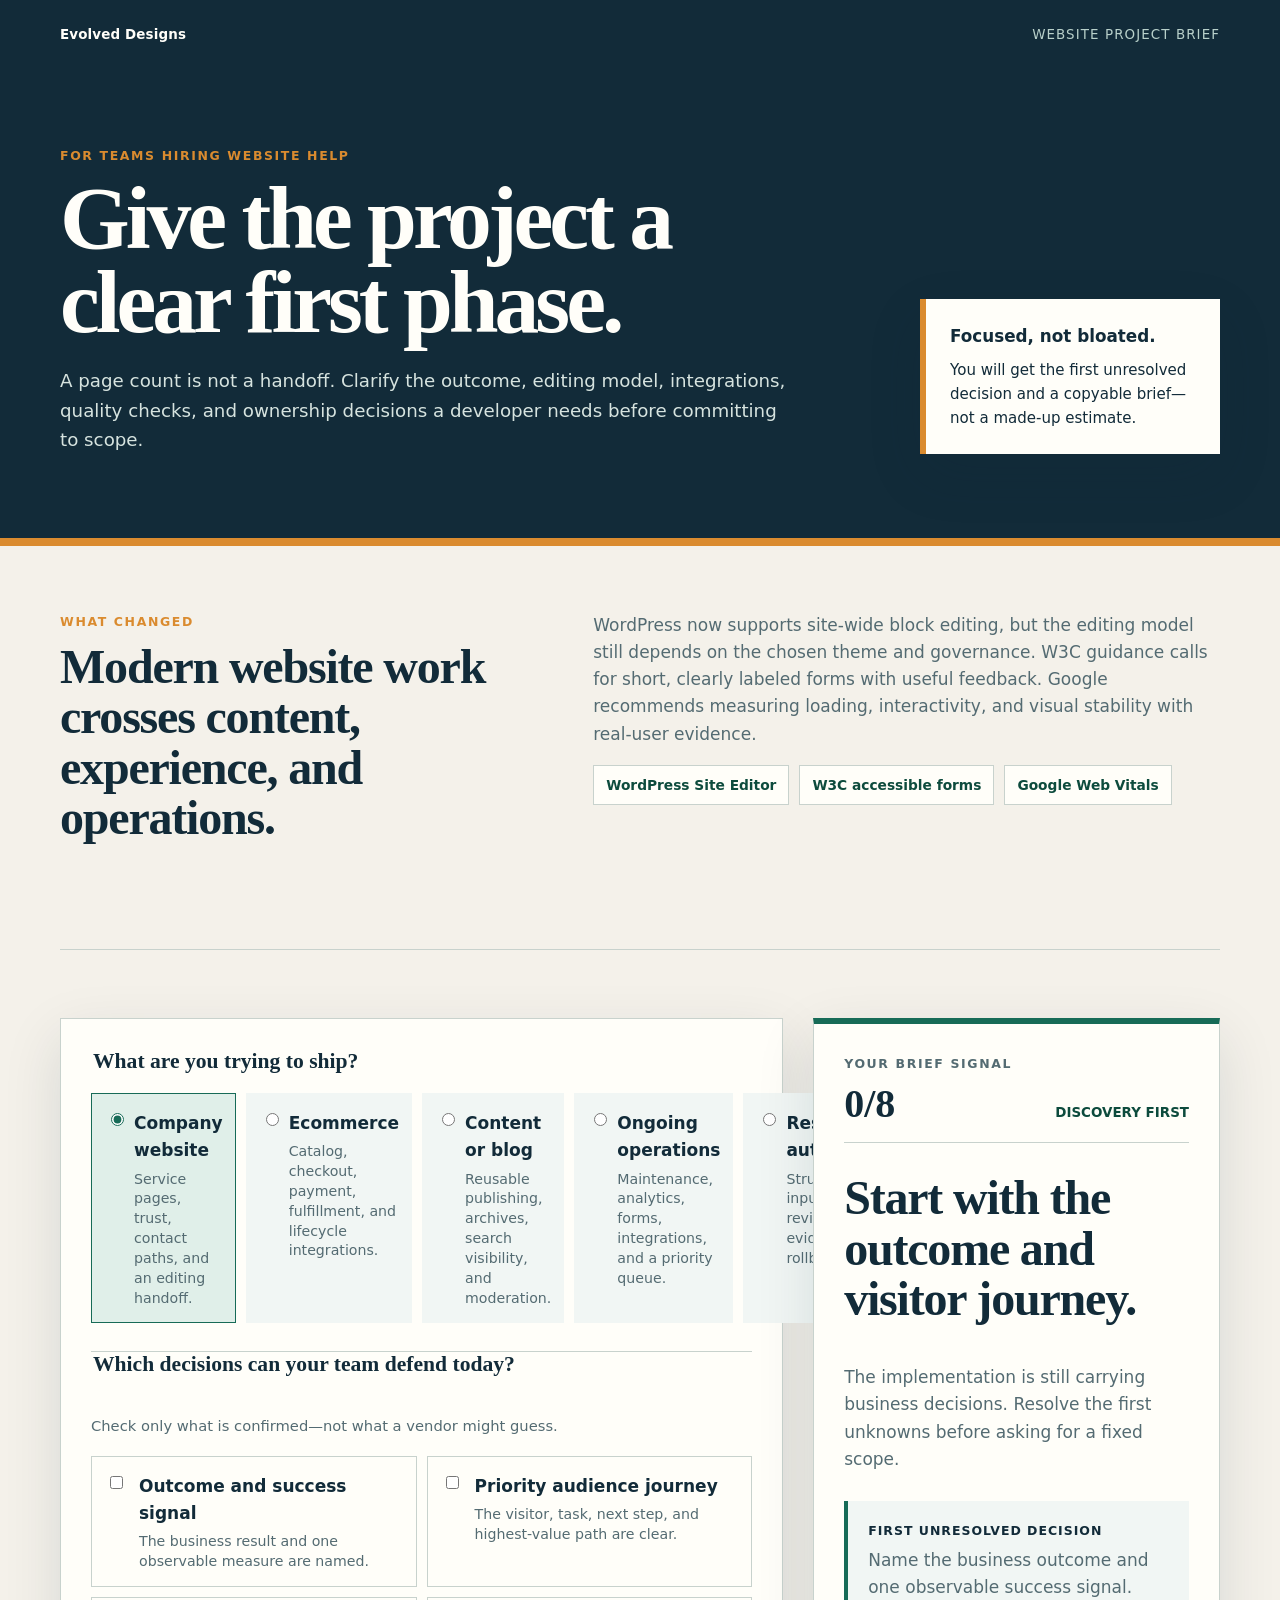
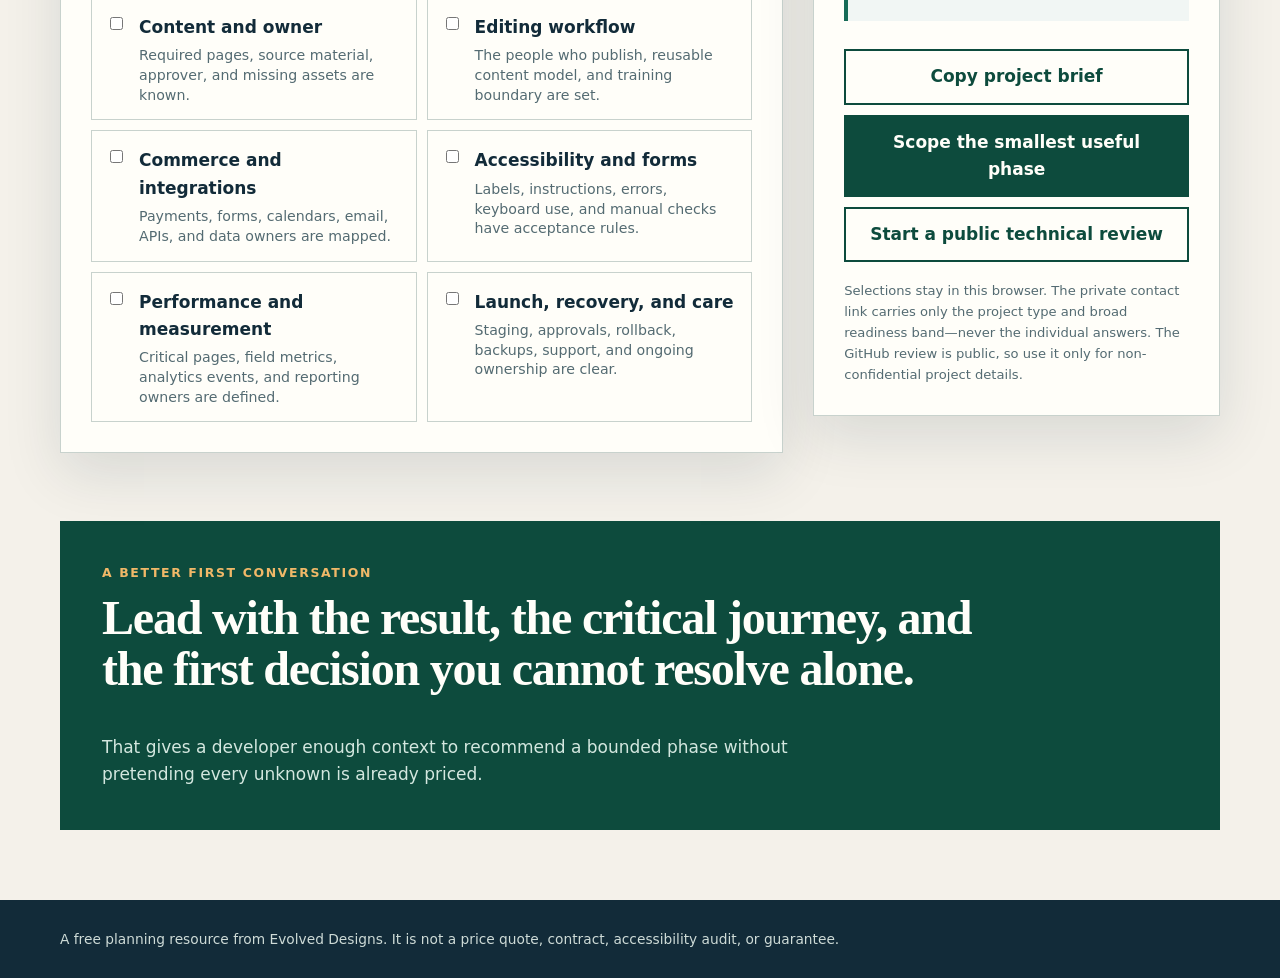
==== index.html @ 72d9e734 "Add public technical review path" ====
<!doctype html>
<html lang="en">
<head>
  <meta charset="utf-8">
  <meta name="viewport" content="width=device-width, initial-scale=1">
  <title>Website Project Brief Builder | Evolved Designs</title>
  <meta name="description" content="Turn a WordPress, ecommerce, content, operations, or automation request into a focused first-phase website brief.">
  <link rel="canonical" href="https://evolved-designs.github.io/website-project-brief-builder/">
  <meta property="og:type" content="website">
  <meta property="og:title" content="Website Project Brief Builder | Evolved Designs">
  <meta property="og:description" content="Name the website decisions a developer needs before a responsible scope and handoff.">
  <meta property="og:url" content="https://evolved-designs.github.io/website-project-brief-builder/">
  <meta name="twitter:card" content="summary">
  <script type="application/ld+json">
    {
      "@context": "https://schema.org",
      "@graph": [
        {
          "@type": "WebApplication",
          "name": "Website Project Brief Builder",
          "description": "A browser-private project brief builder for WordPress, ecommerce, content, website operations, and responsible automation work.",
          "url": "https://evolved-designs.github.io/website-project-brief-builder/",
          "applicationCategory": "BusinessApplication",
          "operatingSystem": "Any",
          "browserRequirements": "Requires JavaScript",
          "isAccessibleForFree": true,
          "creator": {"@type": "Organization", "name": "Evolved Designs", "url": "https://evolveddesigns.net/"}
        },
        {
          "@type": "FAQPage",
          "mainEntity": [
            {
              "@type": "Question",
              "name": "Does this tool produce a website price?",
              "acceptedAnswer": {"@type": "Answer", "text": "No. It identifies the first unresolved project decision so a responsible scope can be prepared."}
            },
            {
              "@type": "Question",
              "name": "Are project selections submitted?",
              "acceptedAnswer": {"@type": "Answer", "text": "No. Selections stay in the browser. The private contact route carries only the project type and broad readiness band. The separate GitHub review is public and must not contain confidential details."}
            }
          ]
        }
      ]
    }
  </script>
  <link rel="stylesheet" href="styles.css">
  <script type="module" src="app.js"></script>
</head>
<body>
  <header class="mast">
    <nav class="shell nav" aria-label="Primary">
      <a class="brand" href="https://evolveddesigns.net/?utm_source=github_pages&amp;utm_medium=owned_tool&amp;utm_campaign=project_brief_builder">Evolved Designs</a>
      <span>Website project brief</span>
    </nav>
    <div class="shell hero">
      <div>
        <p class="eyebrow">For teams hiring website help</p>
        <h1>Give the project a clear first phase.</h1>
        <p class="lede">A page count is not a handoff. Clarify the outcome, editing model, integrations, quality checks, and ownership decisions a developer needs before committing to scope.</p>
      </div>
      <aside class="brief-card" aria-label="Builder boundary">
        <strong>Focused, not bloated.</strong>
        <p>You will get the first unresolved decision and a copyable brief—not a made-up estimate.</p>
      </aside>
    </div>
  </header>

  <main>
    <section class="context shell" aria-labelledby="why-title">
      <div>
        <p class="eyebrow">What changed</p>
        <h2 id="why-title">Modern website work crosses content, experience, and operations.</h2>
      </div>
      <div>
        <p>WordPress now supports site-wide block editing, but the editing model still depends on the chosen theme and governance. W3C guidance calls for short, clearly labeled forms with useful feedback. Google recommends measuring loading, interactivity, and visual stability with real-user evidence.</p>
        <div class="source-row" aria-label="Primary sources">
          <a href="https://wordpress.org/documentation/article/site-editor/">WordPress Site Editor</a>
          <a href="https://www.w3.org/WAI/tutorials/forms/">W3C accessible forms</a>
          <a href="https://web.dev/articles/vitals">Google Web Vitals</a>
        </div>
      </div>
    </section>

    <section class="builder shell" aria-label="Website project brief builder">
      <form class="panel choices" data-builder>
        <fieldset class="project-type">
          <legend>What are you trying to ship?</legend>
          <label><input type="radio" name="project" value="company" checked><span><strong>Company website</strong><small>Service pages, trust, contact paths, and an editing handoff.</small></span></label>
          <label><input type="radio" name="project" value="commerce"><span><strong>Ecommerce</strong><small>Catalog, checkout, payment, fulfillment, and lifecycle integrations.</small></span></label>
          <label><input type="radio" name="project" value="content"><span><strong>Content or blog</strong><small>Reusable publishing, archives, search visibility, and moderation.</small></span></label>
          <label><input type="radio" name="project" value="operations"><span><strong>Ongoing operations</strong><small>Maintenance, analytics, forms, integrations, and a priority queue.</small></span></label>
          <label><input type="radio" name="project" value="automation"><span><strong>Responsible automation</strong><small>Structured inputs, staging, review gates, evidence, and rollback.</small></span></label>
        </fieldset>

        <fieldset class="decision-list">
          <legend>Which decisions can your team defend today?</legend>
          <p class="hint">Check only what is confirmed—not what a vendor might guess.</p>
          <label><input type="checkbox" value="outcome"><span><strong>Outcome and success signal</strong><small>The business result and one observable measure are named.</small></span></label>
          <label><input type="checkbox" value="journey"><span><strong>Priority audience journey</strong><small>The visitor, task, next step, and highest-value path are clear.</small></span></label>
          <label><input type="checkbox" value="content"><span><strong>Content and owner</strong><small>Required pages, source material, approver, and missing assets are known.</small></span></label>
          <label><input type="checkbox" value="editing"><span><strong>Editing workflow</strong><small>The people who publish, reusable content model, and training boundary are set.</small></span></label>
          <label><input type="checkbox" value="integrations"><span><strong>Commerce and integrations</strong><small>Payments, forms, calendars, email, APIs, and data owners are mapped.</small></span></label>
          <label><input type="checkbox" value="quality"><span><strong>Accessibility and forms</strong><small>Labels, instructions, errors, keyboard use, and manual checks have acceptance rules.</small></span></label>
          <label><input type="checkbox" value="measurement"><span><strong>Performance and measurement</strong><small>Critical pages, field metrics, analytics events, and reporting owners are defined.</small></span></label>
          <label><input type="checkbox" value="care"><span><strong>Launch, recovery, and care</strong><small>Staging, approvals, rollback, backups, support, and ongoing ownership are clear.</small></span></label>
        </fieldset>
      </form>

      <aside class="panel output" aria-live="polite">
        <p class="eyebrow">Your brief signal</p>
        <div class="score"><strong data-score>0/8</strong><span data-band>Discovery first</span></div>
        <h2 data-phase>Start with the outcome and visitor journey.</h2>
        <p data-summary>The implementation is still carrying business decisions. Resolve the first unknowns before asking for a fixed scope.</p>
        <div class="next-block">
          <h3>First unresolved decision</h3>
          <p data-gap>Name the business outcome and one observable success signal.</p>
        </div>
        <div class="actions">
          <button class="button secondary" type="button" data-copy>Copy project brief</button>
          <a class="button" data-contact href="https://evolveddesigns.net/contact-us/?utm_source=github_pages&amp;utm_medium=owned_tool&amp;utm_campaign=project_brief_builder&amp;utm_content=company_discovery">Scope the smallest useful phase</a>
          <a class="button secondary" href="https://github.com/Evolved-Designs/Evolved-Designs/issues/new?template=project-review.yml">Start a public technical review</a>
        </div>
        <p class="privacy">Selections stay in this browser. The private contact link carries only the project type and broad readiness band—never the individual answers. The GitHub review is public, so use it only for non-confidential project details.</p>
      </aside>
    </section>

    <section class="handoff shell" aria-labelledby="handoff-title">
      <p class="eyebrow">A better first conversation</p>
      <h2 id="handoff-title">Lead with the result, the critical journey, and the first decision you cannot resolve alone.</h2>
      <p>That gives a developer enough context to recommend a bounded phase without pretending every unknown is already priced.</p>
    </section>
  </main>

  <footer><div class="shell">A free planning resource from Evolved Designs. It is not a price quote, contract, accessibility audit, or guarantee.</div></footer>
</body>
</html>
---- styles.css ----
:root {
  --ink: #122b39;
  --paper: #f4f1ea;
  --white: #fffef9;
  --green: #176b57;
  --green-dark: #0d4b3d;
  --gold: #da8b2f;
  --line: #c8d2cd;
  --muted: #546b72;
  --shadow: 0 20px 55px rgba(18, 43, 57, .12);
}

* { box-sizing: border-box; }
html { color-scheme: light; }
body { margin: 0; color: var(--ink); background: var(--paper); font: 17px/1.6 ui-sans-serif, system-ui, -apple-system, BlinkMacSystemFont, "Segoe UI", sans-serif; }
a { color: var(--green-dark); text-underline-offset: .18em; }
button, input { font: inherit; }
.shell { width: min(1160px, calc(100% - 40px)); margin-inline: auto; }
.mast { color: var(--white); background: var(--ink); border-bottom: 8px solid var(--gold); }
.nav { min-height: 70px; display: flex; align-items: center; justify-content: space-between; gap: 24px; color: #b8d0ca; font-size: .84rem; letter-spacing: .08em; text-transform: uppercase; }
.brand { color: var(--white); font-weight: 800; letter-spacing: .01em; text-decoration: none; text-transform: none; }
.hero { display: grid; grid-template-columns: minmax(0, 1fr) 300px; gap: 70px; align-items: end; padding-block: 76px 84px; }
.eyebrow { margin: 0 0 10px; color: var(--gold); font-size: .78rem; font-weight: 800; letter-spacing: .13em; text-transform: uppercase; }
h1, h2, h3, p { margin-top: 0; }
h1 { max-width: 800px; margin-bottom: 22px; font: 800 clamp(2.9rem, 7vw, 5.8rem)/.94 Georgia, "Times New Roman", serif; letter-spacing: -.045em; }
h2 { font: 800 clamp(1.8rem, 4vw, 3rem)/1.05 Georgia, "Times New Roman", serif; letter-spacing: -.025em; }
.lede { max-width: 740px; margin-bottom: 0; color: #d6e3df; font-size: 1.14rem; }
.brief-card { padding: 24px; color: var(--ink); background: var(--white); border-left: 6px solid var(--gold); box-shadow: var(--shadow); }
.brief-card strong { display: block; margin-bottom: 8px; font-size: 1.05rem; }
.brief-card p { margin: 0; font-size: .94rem; }
.context { display: grid; grid-template-columns: .85fr 1.15fr; gap: 48px 70px; padding-block: 66px; border-bottom: 1px solid var(--line); }
.context > div:last-child > p { color: var(--muted); }
.source-row { display: flex; flex-wrap: wrap; gap: 10px; }
.source-row a { padding: 8px 12px; background: var(--white); border: 1px solid var(--line); font-size: .86rem; font-weight: 700; text-decoration: none; }
.builder { display: grid; grid-template-columns: minmax(0, 1.28fr) minmax(320px, .72fr); gap: 30px; align-items: start; padding-block: 68px; }
.panel { background: var(--white); border: 1px solid var(--line); box-shadow: var(--shadow); }
.choices { padding: 30px; }
fieldset { min-width: 0; margin: 0; padding: 0; border: 0; }
legend { width: 100%; margin-bottom: 18px; font: 800 1.35rem/1.2 Georgia, "Times New Roman", serif; }
.project-type { display: grid; grid-template-columns: repeat(5, 1fr); gap: 10px; padding-bottom: 28px; border-bottom: 1px solid var(--line); }
.project-type legend { grid-column: 1 / -1; }
.project-type label, .decision-list label { position: relative; display: flex; cursor: pointer; }
.project-type input, .decision-list input { position: absolute; inset: 17px auto auto 15px; accent-color: var(--green); }
.project-type span { width: 100%; min-height: 170px; padding: 16px 12px 14px 42px; background: #f1f6f4; border: 1px solid transparent; }
.project-type input:checked + span { background: #e0efe9; border-color: var(--green); }
label strong, label small { display: block; }
label small { margin-top: 5px; color: var(--muted); line-height: 1.4; }
.decision-list { display: grid; grid-template-columns: repeat(2, 1fr); gap: 10px; padding-top: 28px; }
.decision-list legend, .decision-list .hint { grid-column: 1 / -1; }
.hint { margin: -10px 0 8px; color: var(--muted); font-size: .92rem; }
.decision-list span { width: 100%; min-height: 116px; padding: 16px 14px 14px 47px; border: 1px solid var(--line); }
.decision-list input:checked + span { background: #e8f3ef; border-color: var(--green); }
input:focus-visible + span, .button:focus-visible { outline: 3px solid var(--gold); outline-offset: 3px; }
.output { position: sticky; top: 20px; padding: 30px; border-top: 6px solid var(--green); }
.score { display: flex; align-items: baseline; justify-content: space-between; gap: 18px; margin-bottom: 30px; padding-bottom: 18px; border-bottom: 1px solid var(--line); }
.score strong { font: 800 2.5rem/1 Georgia, "Times New Roman", serif; }
.score span { color: var(--green-dark); font-size: .84rem; font-weight: 800; text-transform: uppercase; }
.output > p, .next-block p { color: var(--muted); }
.next-block { margin-block: 28px; padding: 20px; background: #f1f6f4; border-left: 4px solid var(--green); }
.next-block h3 { margin-bottom: 6px; font-size: .78rem; letter-spacing: .08em; text-transform: uppercase; }
.next-block p { margin: 0; }
.actions { display: grid; gap: 10px; }
.button { display: inline-flex; min-height: 50px; align-items: center; justify-content: center; padding: 12px 16px; color: var(--white); background: var(--green-dark); border: 2px solid var(--green-dark); font-weight: 800; text-align: center; text-decoration: none; cursor: pointer; }
.button.secondary { color: var(--green-dark); background: var(--white); }
.privacy { margin: 18px 0 0; font-size: .82rem; }
.handoff { margin-bottom: 70px; padding: 42px; color: var(--white); background: var(--green-dark); }
.handoff .eyebrow { color: #f0b868; }
.handoff h2 { max-width: 900px; }
.handoff p:last-child { max-width: 780px; margin-bottom: 0; color: #d3e7df; }
footer { padding-block: 28px; color: #cedbd7; background: var(--ink); font-size: .86rem; }

@media (max-width: 980px) {
  .project-type { grid-template-columns: repeat(2, 1fr); }
  .project-type legend { grid-column: 1 / -1; }
}
@media (max-width: 850px) {
  .hero, .context, .builder { grid-template-columns: 1fr; }
  .hero { gap: 38px; }
  .brief-card { max-width: 560px; }
  .output { position: static; }
}
@media (max-width: 620px) {
  .shell { width: min(100% - 26px, 1160px); }
  .nav { align-items: flex-start; flex-direction: column; justify-content: center; gap: 2px; }
  .hero { padding-block: 54px 64px; }
  h1 { font-size: clamp(2.55rem, 15vw, 4.2rem); }
  .project-type, .decision-list { grid-template-columns: 1fr; }
  .project-type legend, .decision-list legend, .decision-list .hint { grid-column: auto; }
  .project-type span { min-height: 0; }
  .choices, .output { padding: 22px; }
  .handoff { padding: 28px 22px; }
}
@media (prefers-reduced-motion: reduce) {
  *, *::before, *::after { scroll-behavior: auto !important; }
}
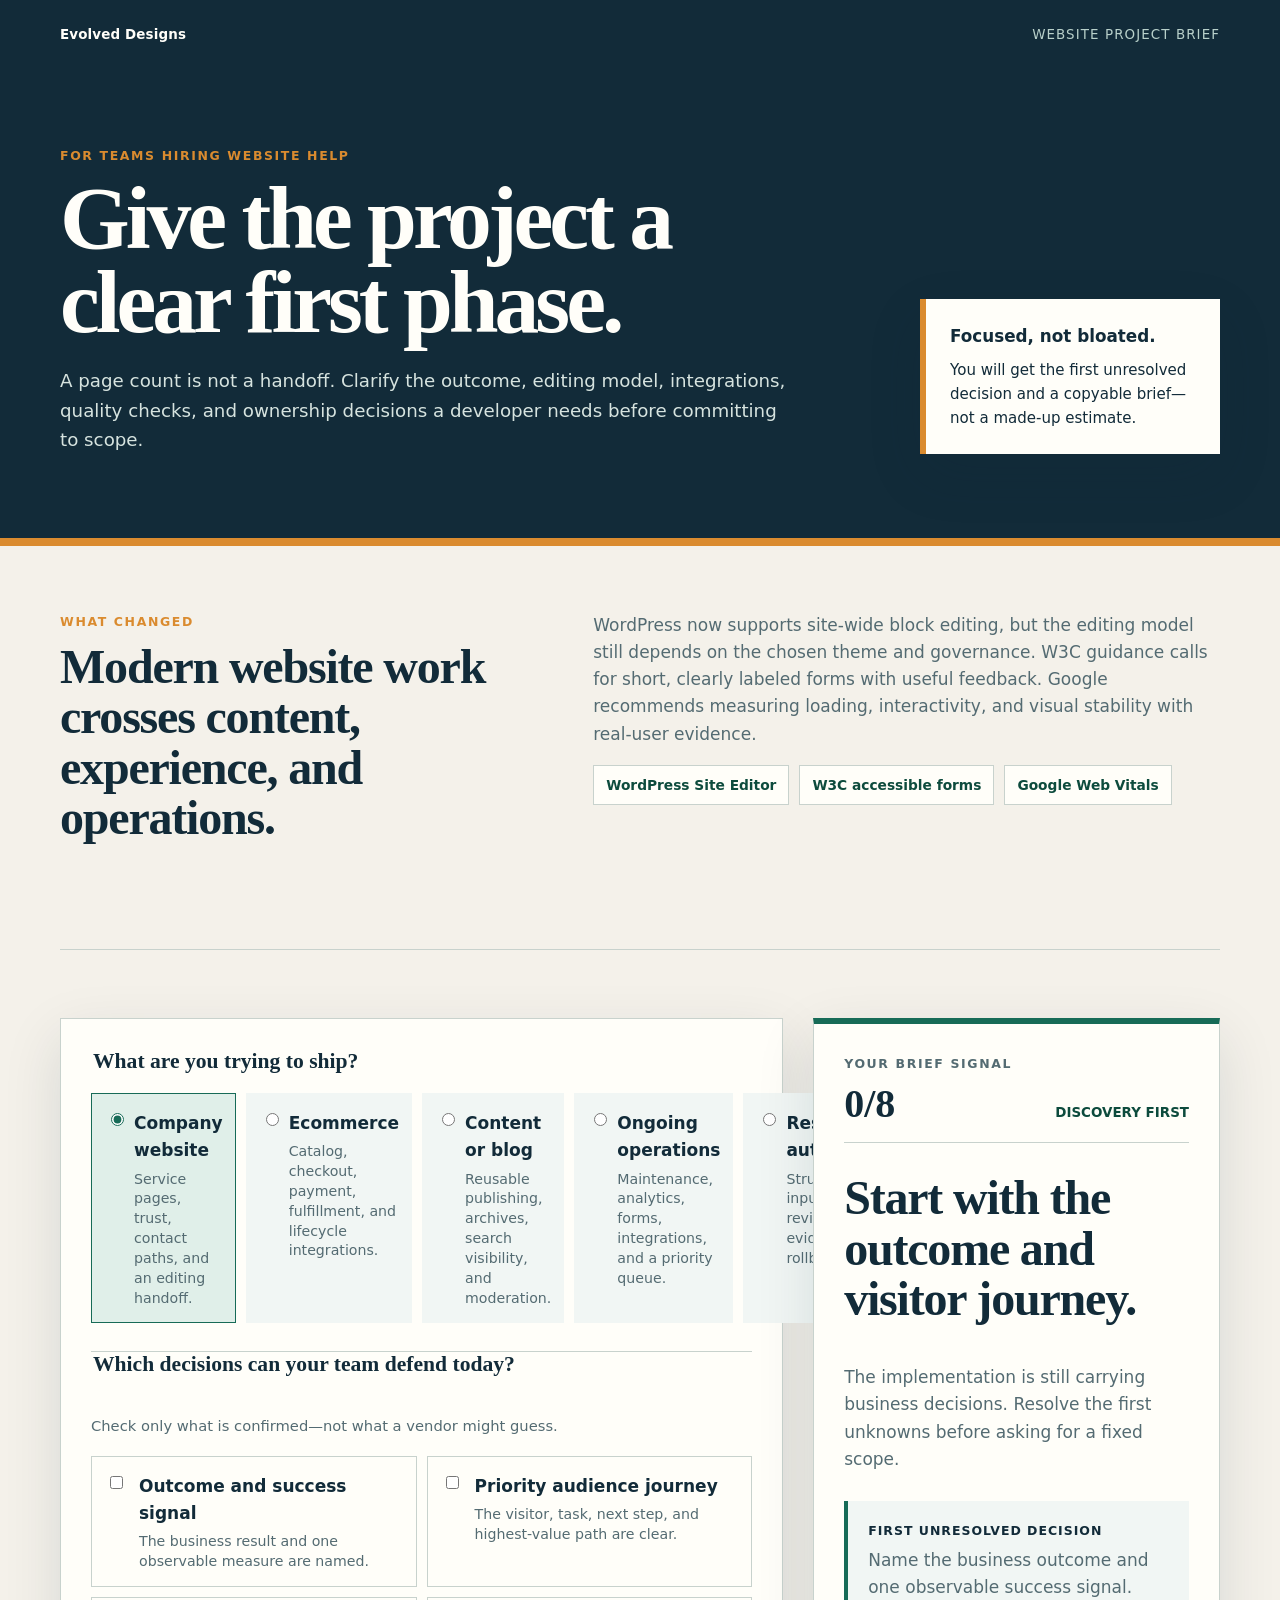
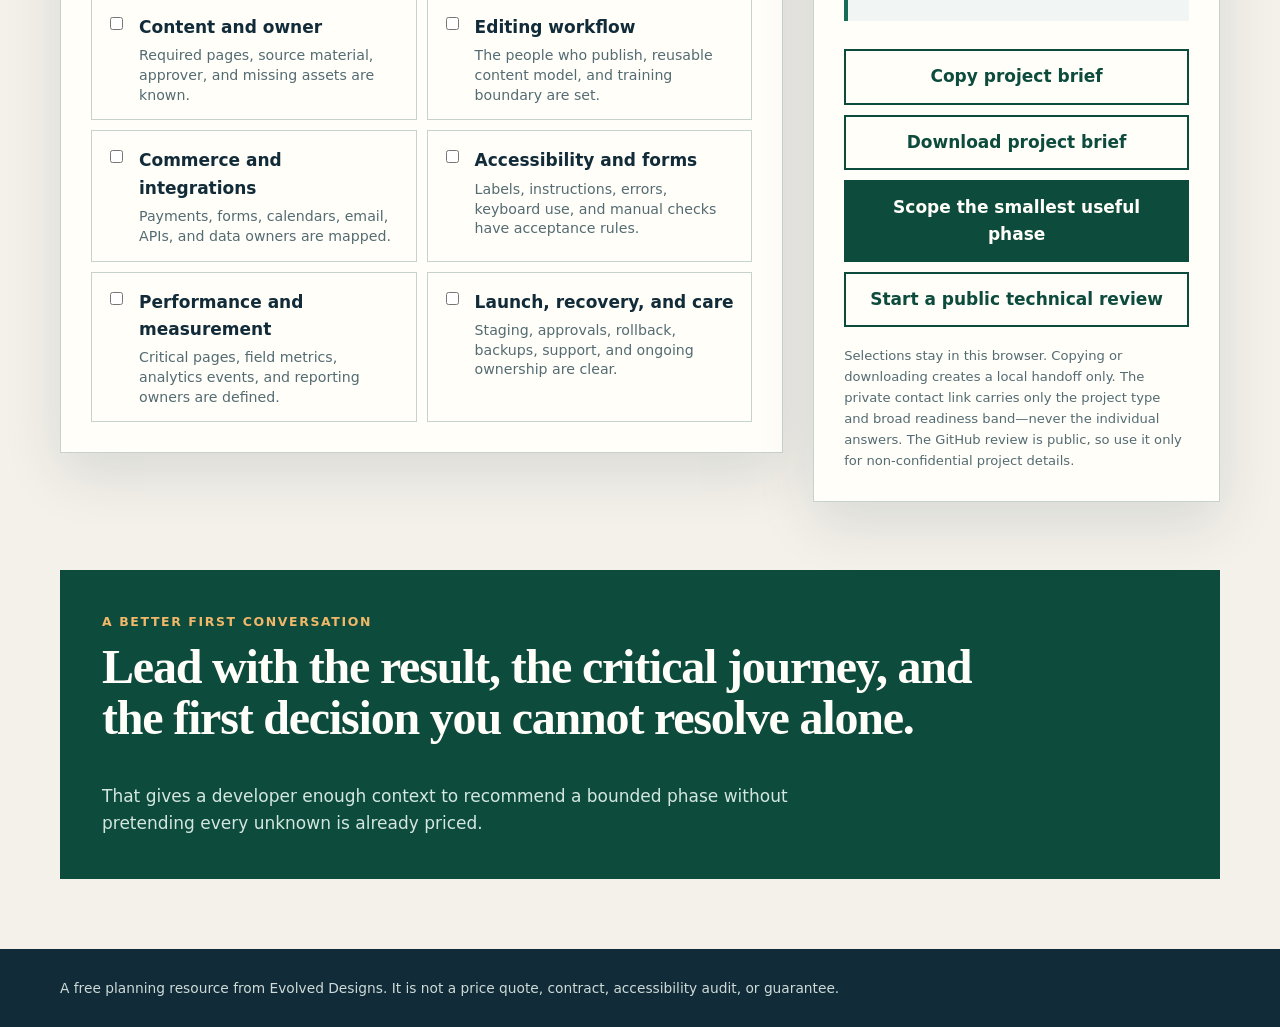
==== commit b9dfcc54: "Add downloadable project brief handoff" ====
--- a/index.html
+++ b/index.html
@@ -118,10 +118,11 @@
         </div>
         <div class="actions">
           <button class="button secondary" type="button" data-copy>Copy project brief</button>
+          <button class="button secondary" type="button" data-download>Download project brief</button>
           <a class="button" data-contact href="https://evolveddesigns.net/contact-us/?utm_source=github_pages&amp;utm_medium=owned_tool&amp;utm_campaign=project_brief_builder&amp;utm_content=company_discovery">Scope the smallest useful phase</a>
           <a class="button secondary" href="https://github.com/Evolved-Designs/Evolved-Designs/issues/new?template=project-review.yml">Start a public technical review</a>
         </div>
-        <p class="privacy">Selections stay in this browser. The private contact link carries only the project type and broad readiness band—never the individual answers. The GitHub review is public, so use it only for non-confidential project details.</p>
+        <p class="privacy">Selections stay in this browser. Copying or downloading creates a local handoff only. The private contact link carries only the project type and broad readiness band—never the individual answers. The GitHub review is public, so use it only for non-confidential project details.</p>
       </aside>
     </section>
 
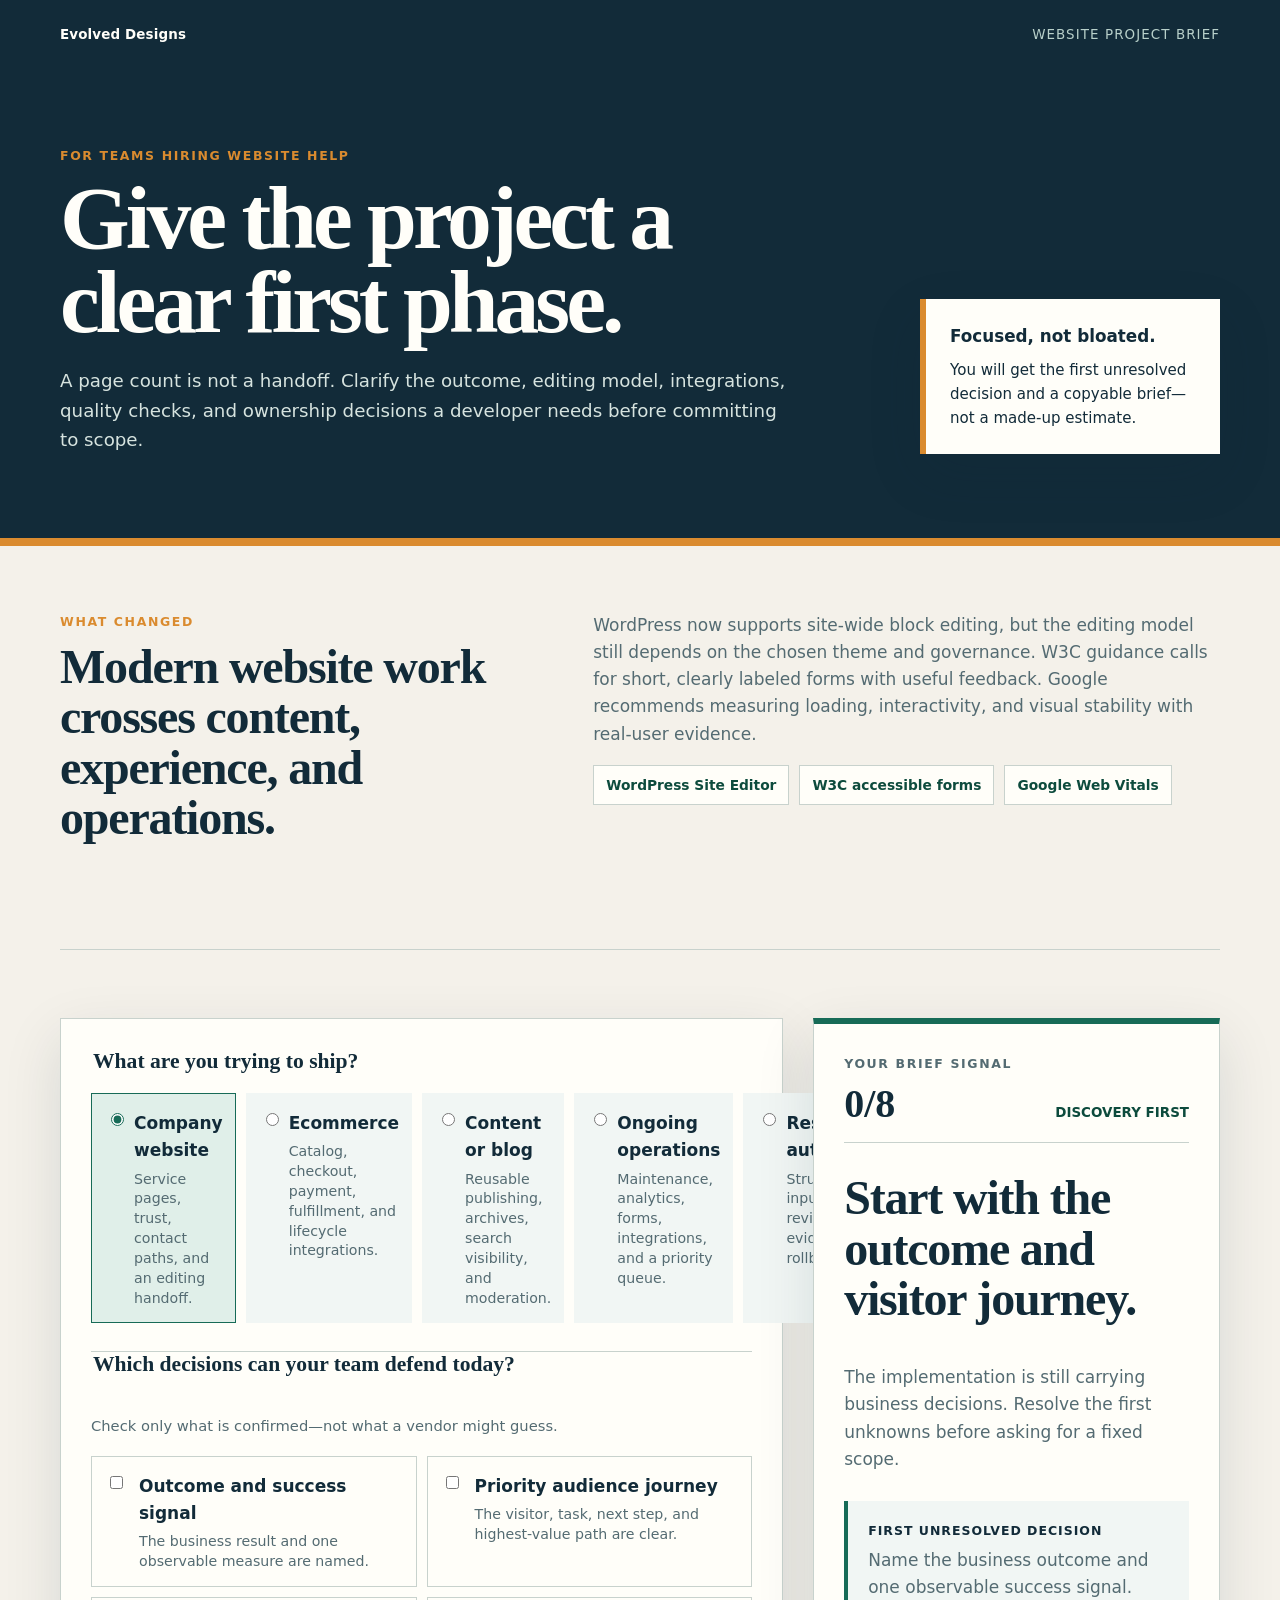
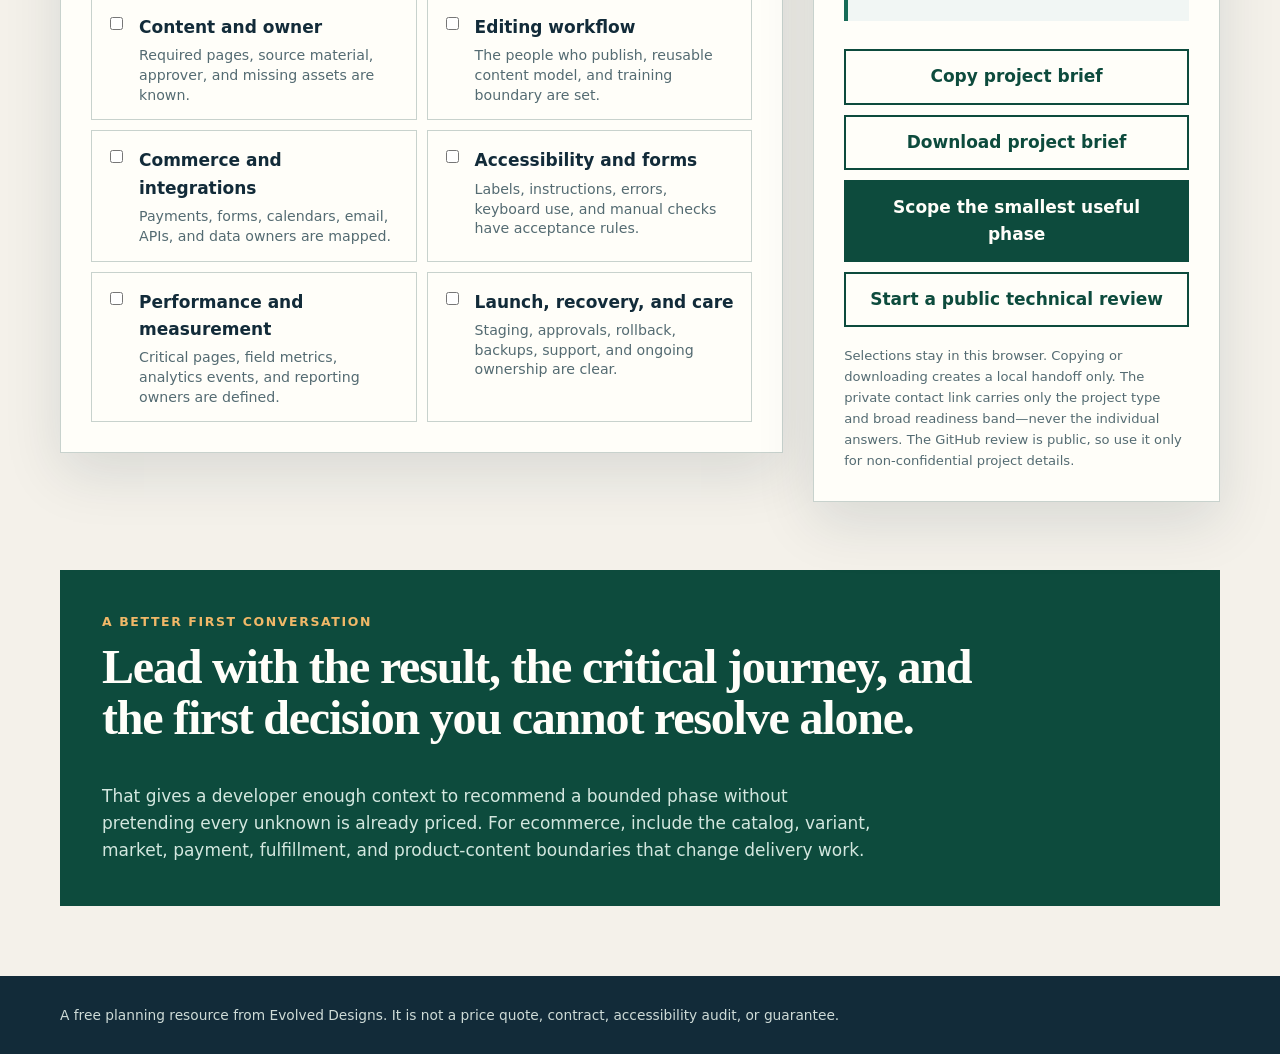
==== commit c18fcf12: "Add ecommerce scope boundaries" ====
--- a/index.html
+++ b/index.html
@@ -4,7 +4,7 @@
   <meta charset="utf-8">
   <meta name="viewport" content="width=device-width, initial-scale=1">
   <title>Website Project Brief Builder | Evolved Designs</title>
-  <meta name="description" content="Turn a WordPress, ecommerce, content, operations, or automation request into a focused first-phase website brief.">
+  <meta name="description" content="Turn a WordPress, ecommerce, content, operations, or automation request into a focused first-phase website brief, including catalog, market, payment, shipping, and content boundaries for stores.">
   <link rel="canonical" href="https://evolved-designs.github.io/website-project-brief-builder/">
   <meta property="og:type" content="website">
   <meta property="og:title" content="Website Project Brief Builder | Evolved Designs">
@@ -18,7 +18,7 @@
         {
           "@type": "WebApplication",
           "name": "Website Project Brief Builder",
-          "description": "A browser-private project brief builder for WordPress, ecommerce, content, website operations, and responsible automation work.",
+          "description": "A browser-private project brief builder for WordPress, ecommerce, content, website operations, and responsible automation work, with local ecommerce scope boundaries for catalog, markets, payments, shipping, and content.",
           "url": "https://evolved-designs.github.io/website-project-brief-builder/",
           "applicationCategory": "BusinessApplication",
           "operatingSystem": "Any",
@@ -93,6 +93,17 @@
           <label><input type="radio" name="project" value="automation"><span><strong>Responsible automation</strong><small>Structured inputs, staging, review gates, evidence, and rollback.</small></span></label>
         </fieldset>
 
+        <fieldset class="commerce-scope" data-commerce-scope hidden>
+          <legend>Which store boundaries can you name?</legend>
+          <p class="hint">These choices stay in your browser and appear only in the copied or downloaded brief.</p>
+          <label><span><strong>Catalog scale</strong><small>Products and variants affect migration, templates, QA, and launch work.</small></span><select data-commerce-field="catalog" aria-label="Catalog scale"><option value="unknown">Not confirmed</option><option value="1–25 products">1–25 products</option><option value="26–100 products">26–100 products</option><option value="101–500 products">101–500 products</option><option value="More than 500 products">More than 500 products</option></select></label>
+          <label><span><strong>Variant model</strong><small>Name ordinary options or any product configuration logic.</small></span><select data-commerce-field="variants" aria-label="Variant model"><option value="unknown">Not confirmed</option><option value="Simple products">Simple products</option><option value="Size, color, or similar variants">Size, color, or similar variants</option><option value="Configured or dependent options">Configured or dependent options</option></select></label>
+          <label><span><strong>Markets</strong><small>Currency, language, tax, and compliance follow the selling regions.</small></span><select data-commerce-field="markets" aria-label="Selling markets"><option value="unknown">Not confirmed</option><option value="One domestic market">One domestic market</option><option value="Multiple regions in one language">Multiple regions in one language</option><option value="International or multilingual">International or multilingual</option></select></label>
+          <label><span><strong>Payments</strong><small>Keep standard checkout separate from subscriptions or B2B terms.</small></span><select data-commerce-field="payments" aria-label="Payment model"><option value="unknown">Not confirmed</option><option value="One standard payment gateway">One standard payment gateway</option><option value="Multiple or local payment methods">Multiple or local payment methods</option><option value="Subscriptions, invoicing, or B2B terms">Subscriptions, invoicing, or B2B terms</option></select></label>
+          <label><span><strong>Fulfillment</strong><small>Origins, zones, rates, carriers, and outside systems shape the order flow.</small></span><select data-commerce-field="fulfillment" aria-label="Fulfillment model"><option value="unknown">Not confirmed</option><option value="One origin and simple rates">One origin and simple rates</option><option value="Multiple zones, carriers, or rate rules">Multiple zones, carriers, or rate rules</option><option value="3PL, dropship, or multiple origins">3PL, dropship, or multiple origins</option></select></label>
+          <label><span><strong>Product content</strong><small>Descriptions, specifications, media, and migration need owners.</small></span><select data-commerce-field="content" aria-label="Product content readiness"><option value="unknown">Not confirmed</option><option value="Descriptions and media are ready">Descriptions and media are ready</option><option value="Content is partial or needs migration">Content is partial or needs migration</option><option value="Content production is part of the project">Content production is part of the project</option></select></label>
+        </fieldset>
+
         <fieldset class="decision-list">
           <legend>Which decisions can your team defend today?</legend>
           <p class="hint">Check only what is confirmed—not what a vendor might guess.</p>
@@ -129,7 +140,7 @@
     <section class="handoff shell" aria-labelledby="handoff-title">
       <p class="eyebrow">A better first conversation</p>
       <h2 id="handoff-title">Lead with the result, the critical journey, and the first decision you cannot resolve alone.</h2>
-      <p>That gives a developer enough context to recommend a bounded phase without pretending every unknown is already priced.</p>
+      <p>That gives a developer enough context to recommend a bounded phase without pretending every unknown is already priced. For ecommerce, include the catalog, variant, market, payment, fulfillment, and product-content boundaries that change delivery work.</p>
     </section>
   </main>
 
--- a/styles.css
+++ b/styles.css
@@ -14,7 +14,7 @@
 html { color-scheme: light; }
 body { margin: 0; color: var(--ink); background: var(--paper); font: 17px/1.6 ui-sans-serif, system-ui, -apple-system, BlinkMacSystemFont, "Segoe UI", sans-serif; }
 a { color: var(--green-dark); text-underline-offset: .18em; }
-button, input { font: inherit; }
+button, input, select { font: inherit; }
 .shell { width: min(1160px, calc(100% - 40px)); margin-inline: auto; }
 .mast { color: var(--white); background: var(--ink); border-bottom: 8px solid var(--gold); }
 .nav { min-height: 70px; display: flex; align-items: center; justify-content: space-between; gap: 24px; color: #b8d0ca; font-size: .84rem; letter-spacing: .08em; text-transform: uppercase; }
@@ -43,6 +43,12 @@
 .project-type input, .decision-list input { position: absolute; inset: 17px auto auto 15px; accent-color: var(--green); }
 .project-type span { width: 100%; min-height: 170px; padding: 16px 12px 14px 42px; background: #f1f6f4; border: 1px solid transparent; }
 .project-type input:checked + span { background: #e0efe9; border-color: var(--green); }
+.commerce-scope { display: grid; grid-template-columns: repeat(2, 1fr); gap: 12px; margin-top: 28px; padding: 28px; background: #f8f3e9; border: 1px solid #d9c9aa; }
+.commerce-scope[hidden] { display: none; }
+.commerce-scope legend, .commerce-scope .hint { grid-column: 1 / -1; }
+.commerce-scope label { display: grid; gap: 10px; align-content: start; padding: 16px; background: var(--white); border: 1px solid #d9c9aa; }
+.commerce-scope select { width: 100%; min-height: 46px; padding: 8px 10px; color: var(--ink); background: #fff; border: 1px solid var(--line); }
+.commerce-scope select:focus-visible { outline: 3px solid var(--gold); outline-offset: 2px; }
 label strong, label small { display: block; }
 label small { margin-top: 5px; color: var(--muted); line-height: 1.4; }
 .decision-list { display: grid; grid-template-columns: repeat(2, 1fr); gap: 10px; padding-top: 28px; }
@@ -84,8 +90,8 @@
   .nav { align-items: flex-start; flex-direction: column; justify-content: center; gap: 2px; }
   .hero { padding-block: 54px 64px; }
   h1 { font-size: clamp(2.55rem, 15vw, 4.2rem); }
-  .project-type, .decision-list { grid-template-columns: 1fr; }
-  .project-type legend, .decision-list legend, .decision-list .hint { grid-column: auto; }
+  .project-type, .decision-list, .commerce-scope { grid-template-columns: 1fr; }
+  .project-type legend, .decision-list legend, .decision-list .hint, .commerce-scope legend, .commerce-scope .hint { grid-column: auto; }
   .project-type span { min-height: 0; }
   .choices, .output { padding: 22px; }
   .handoff { padding: 28px 22px; }
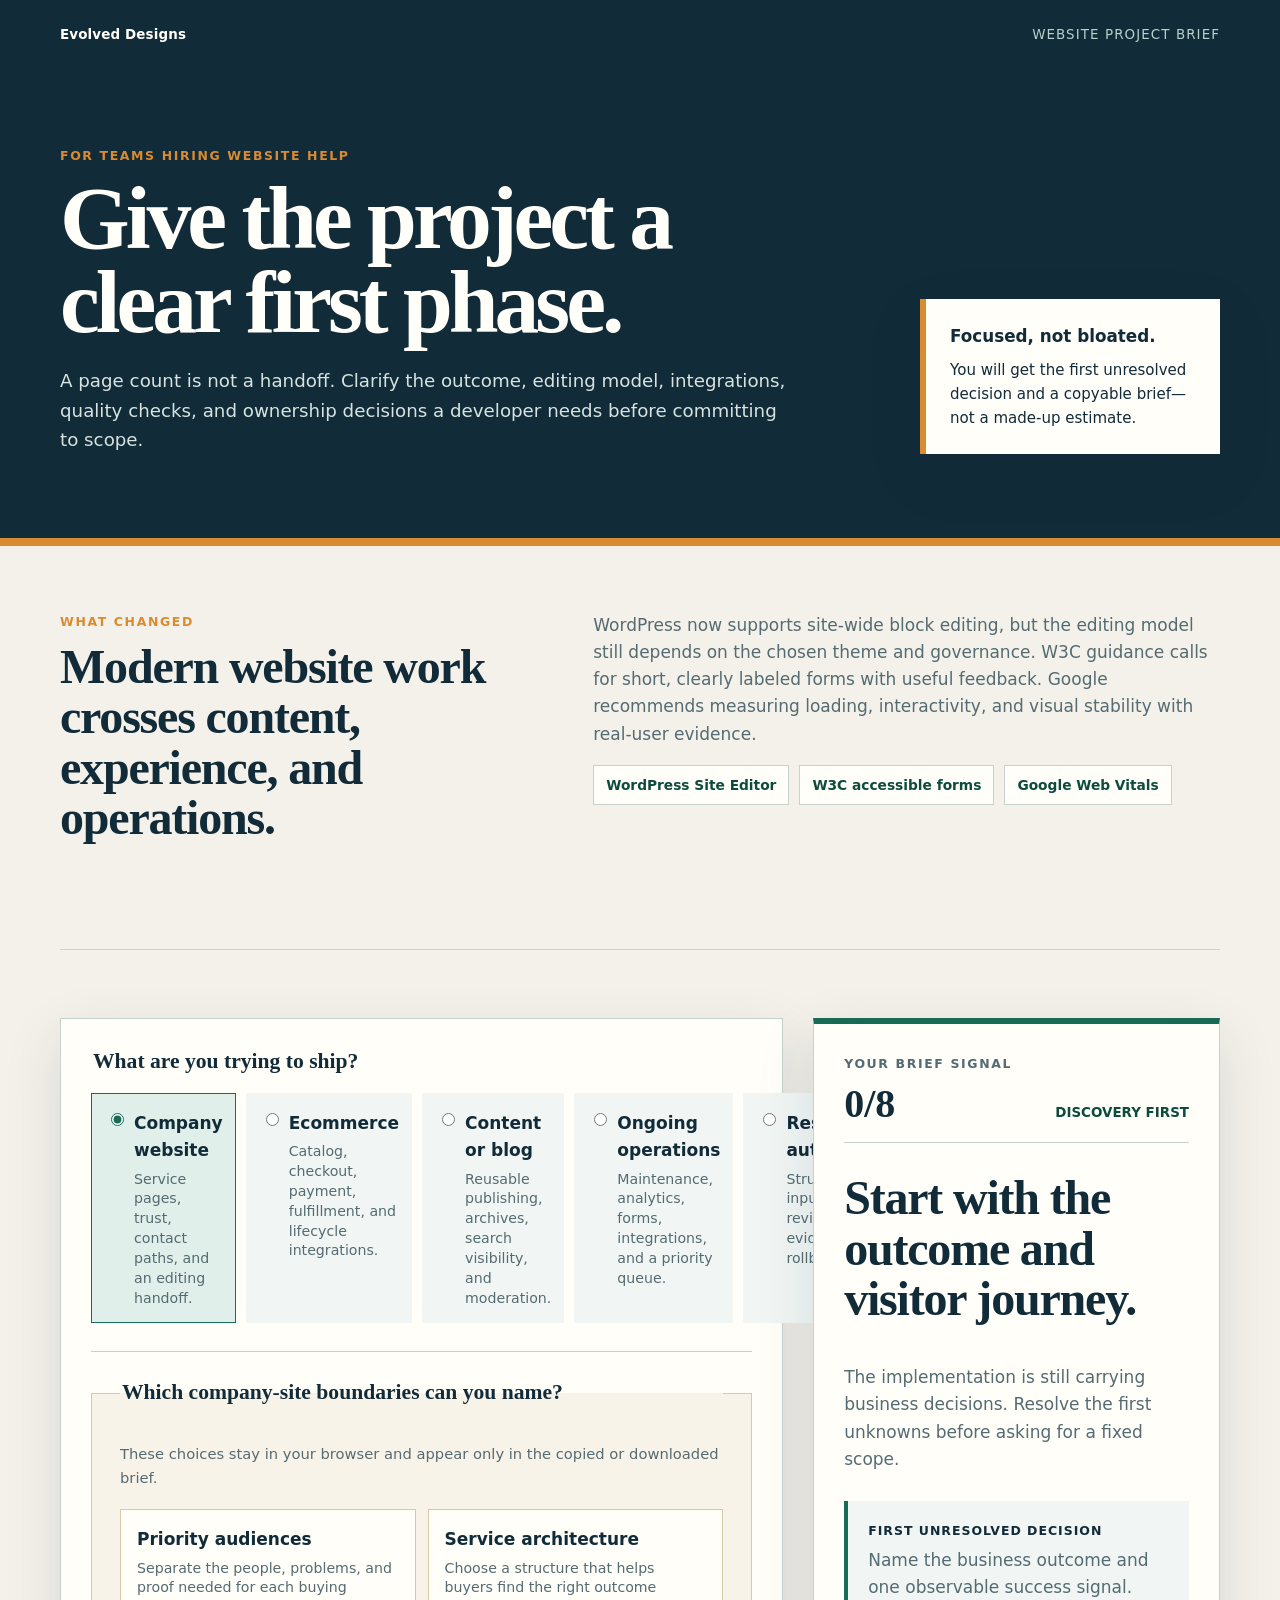
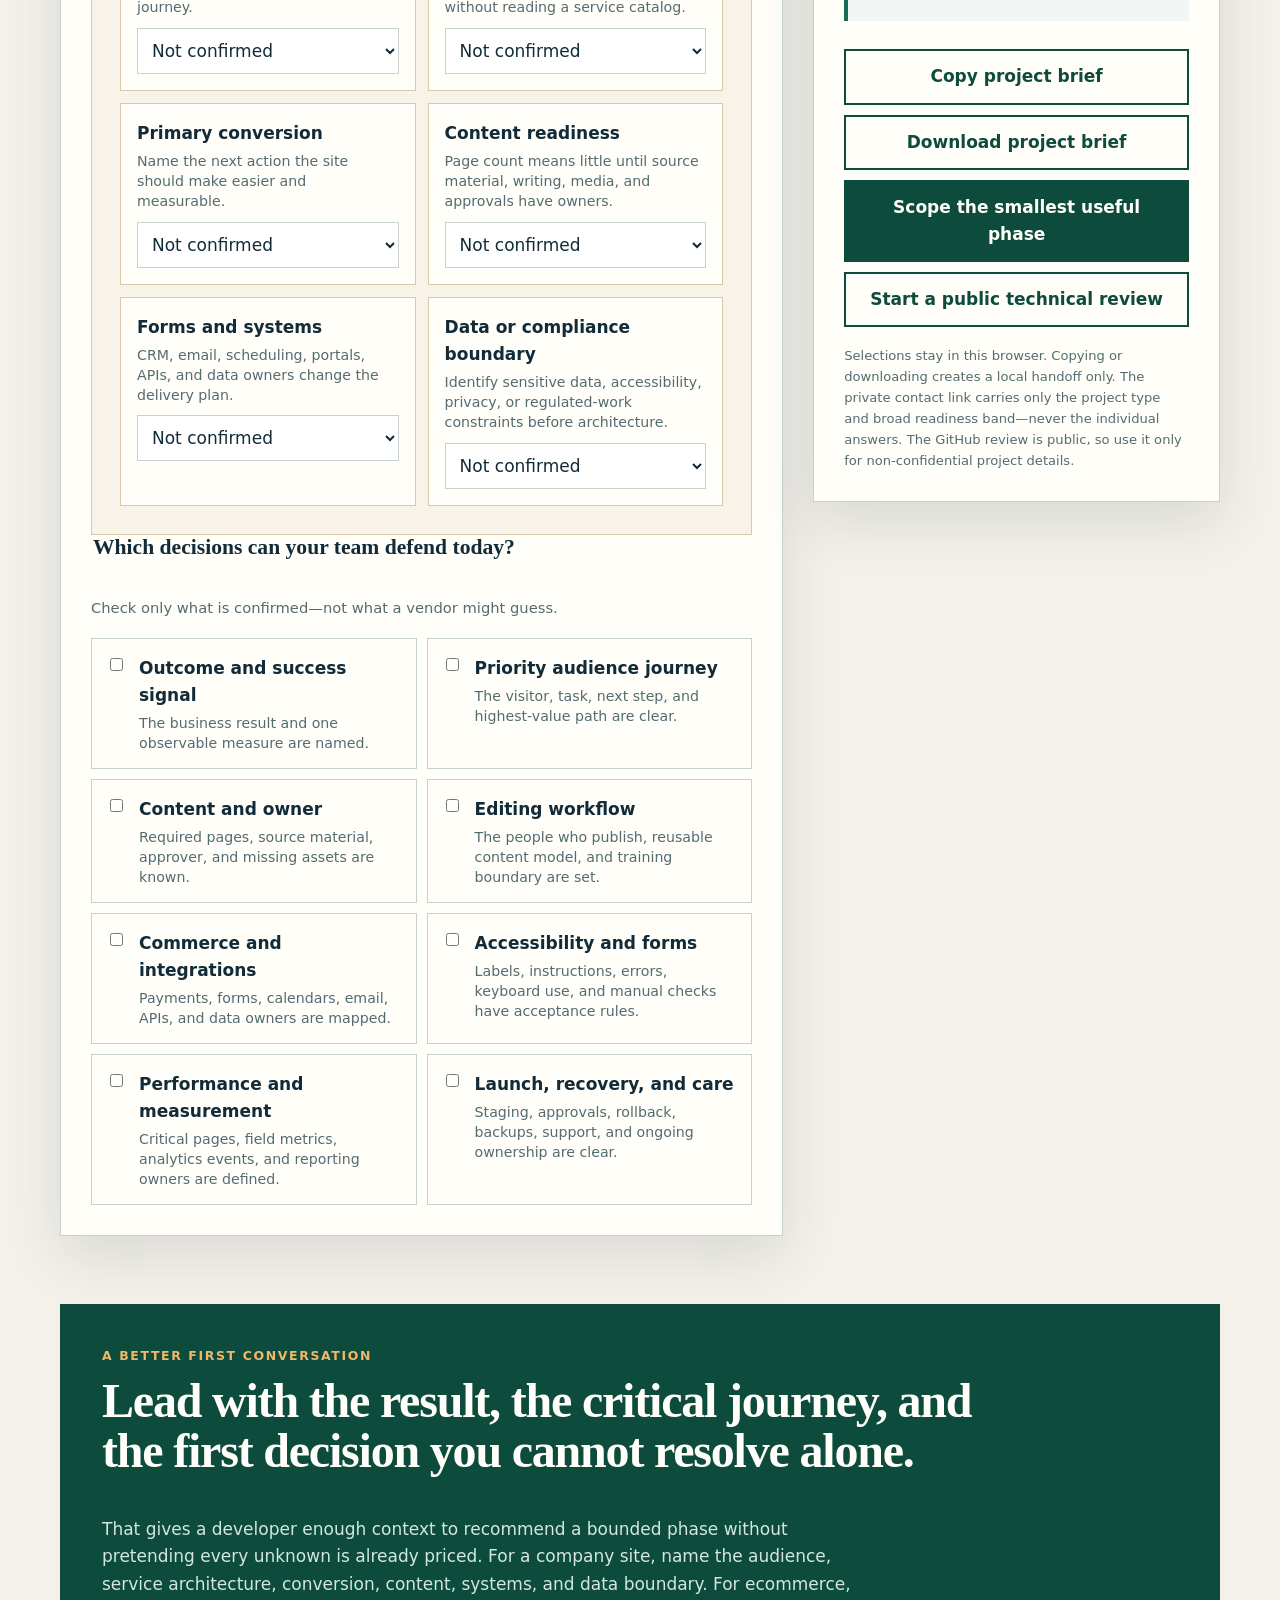
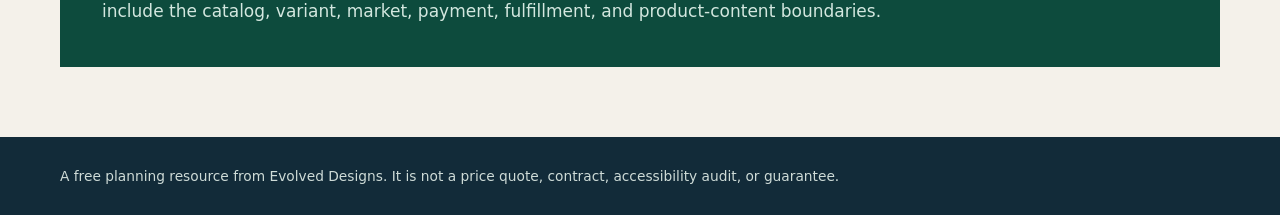
==== commit 8af2ed5f: "Add corporate website scope boundaries" ====
--- a/index.html
+++ b/index.html
@@ -4,7 +4,7 @@
   <meta charset="utf-8">
   <meta name="viewport" content="width=device-width, initial-scale=1">
   <title>Website Project Brief Builder | Evolved Designs</title>
-  <meta name="description" content="Turn a WordPress, ecommerce, content, operations, or automation request into a focused first-phase website brief, including catalog, market, payment, shipping, and content boundaries for stores.">
+  <meta name="description" content="Turn a corporate, WordPress, ecommerce, content, operations, or automation request into a focused first-phase website brief with audience, conversion, integration, content, and delivery boundaries.">
   <link rel="canonical" href="https://evolved-designs.github.io/website-project-brief-builder/">
   <meta property="og:type" content="website">
   <meta property="og:title" content="Website Project Brief Builder | Evolved Designs">
@@ -18,7 +18,7 @@
         {
           "@type": "WebApplication",
           "name": "Website Project Brief Builder",
-          "description": "A browser-private project brief builder for WordPress, ecommerce, content, website operations, and responsible automation work, with local ecommerce scope boundaries for catalog, markets, payments, shipping, and content.",
+          "description": "A browser-private project brief builder for corporate websites, WordPress, ecommerce, content, website operations, and responsible automation work, with local audience, conversion, integration, content, compliance, and commerce boundaries.",
           "url": "https://evolved-designs.github.io/website-project-brief-builder/",
           "applicationCategory": "BusinessApplication",
           "operatingSystem": "Any",
@@ -93,6 +93,17 @@
           <label><input type="radio" name="project" value="automation"><span><strong>Responsible automation</strong><small>Structured inputs, staging, review gates, evidence, and rollback.</small></span></label>
         </fieldset>
 
+        <fieldset class="project-scope" data-company-scope>
+          <legend>Which company-site boundaries can you name?</legend>
+          <p class="hint">These choices stay in your browser and appear only in the copied or downloaded brief.</p>
+          <label><span><strong>Priority audiences</strong><small>Separate the people, problems, and proof needed for each buying journey.</small></span><select data-company-field="audiences" aria-label="Priority audiences"><option value="unknown">Not confirmed</option><option value="One primary audience">One primary audience</option><option value="Two distinct buyer journeys">Two distinct buyer journeys</option><option value="Multiple audiences or regions">Multiple audiences or regions</option></select></label>
+          <label><span><strong>Service architecture</strong><small>Choose a structure that helps buyers find the right outcome without reading a service catalog.</small></span><select data-company-field="architecture" aria-label="Service architecture"><option value="unknown">Not confirmed</option><option value="One focused offer">One focused offer</option><option value="Grouped service families">Grouped service families</option><option value="Multiple divisions or locations">Multiple divisions or locations</option></select></label>
+          <label><span><strong>Primary conversion</strong><small>Name the next action the site should make easier and measurable.</small></span><select data-company-field="conversion" aria-label="Primary conversion"><option value="unknown">Not confirmed</option><option value="Contact or consultation request">Contact or consultation request</option><option value="Qualified intake or quote request">Qualified intake or quote request</option><option value="Account, portal, or application start">Account, portal, or application start</option></select></label>
+          <label><span><strong>Content readiness</strong><small>Page count means little until source material, writing, media, and approvals have owners.</small></span><select data-company-field="content" aria-label="Content readiness"><option value="unknown">Not confirmed</option><option value="Approved content is ready">Approved content is ready</option><option value="Existing content needs migration or revision">Existing content needs migration or revision</option><option value="Research and content production are needed">Research and content production are needed</option></select></label>
+          <label><span><strong>Forms and systems</strong><small>CRM, email, scheduling, portals, APIs, and data owners change the delivery plan.</small></span><select data-company-field="systems" aria-label="Forms and systems"><option value="unknown">Not confirmed</option><option value="Standard forms and email routing">Standard forms and email routing</option><option value="CRM, scheduling, or analytics integrations">CRM, scheduling, or analytics integrations</option><option value="Portal, API, or custom workflow">Portal, API, or custom workflow</option></select></label>
+          <label><span><strong>Data or compliance boundary</strong><small>Identify sensitive data, accessibility, privacy, or regulated-work constraints before architecture.</small></span><select data-company-field="risk" aria-label="Data or compliance boundary"><option value="unknown">Not confirmed</option><option value="Ordinary public marketing content">Ordinary public marketing content</option><option value="Accessibility or privacy requirements">Accessibility or privacy requirements</option><option value="Sensitive or regulated workflow requires review">Sensitive or regulated workflow requires review</option></select></label>
+        </fieldset>
+
         <fieldset class="commerce-scope" data-commerce-scope hidden>
           <legend>Which store boundaries can you name?</legend>
           <p class="hint">These choices stay in your browser and appear only in the copied or downloaded brief.</p>
@@ -140,7 +151,7 @@
     <section class="handoff shell" aria-labelledby="handoff-title">
       <p class="eyebrow">A better first conversation</p>
       <h2 id="handoff-title">Lead with the result, the critical journey, and the first decision you cannot resolve alone.</h2>
-      <p>That gives a developer enough context to recommend a bounded phase without pretending every unknown is already priced. For ecommerce, include the catalog, variant, market, payment, fulfillment, and product-content boundaries that change delivery work.</p>
+      <p>That gives a developer enough context to recommend a bounded phase without pretending every unknown is already priced. For a company site, name the audience, service architecture, conversion, content, systems, and data boundary. For ecommerce, include the catalog, variant, market, payment, fulfillment, and product-content boundaries.</p>
     </section>
   </main>
 
--- a/styles.css
+++ b/styles.css
@@ -43,12 +43,12 @@
 .project-type input, .decision-list input { position: absolute; inset: 17px auto auto 15px; accent-color: var(--green); }
 .project-type span { width: 100%; min-height: 170px; padding: 16px 12px 14px 42px; background: #f1f6f4; border: 1px solid transparent; }
 .project-type input:checked + span { background: #e0efe9; border-color: var(--green); }
-.commerce-scope { display: grid; grid-template-columns: repeat(2, 1fr); gap: 12px; margin-top: 28px; padding: 28px; background: #f8f3e9; border: 1px solid #d9c9aa; }
-.commerce-scope[hidden] { display: none; }
-.commerce-scope legend, .commerce-scope .hint { grid-column: 1 / -1; }
-.commerce-scope label { display: grid; gap: 10px; align-content: start; padding: 16px; background: var(--white); border: 1px solid #d9c9aa; }
-.commerce-scope select { width: 100%; min-height: 46px; padding: 8px 10px; color: var(--ink); background: #fff; border: 1px solid var(--line); }
-.commerce-scope select:focus-visible { outline: 3px solid var(--gold); outline-offset: 2px; }
+.commerce-scope, .project-scope { display: grid; grid-template-columns: repeat(2, 1fr); gap: 12px; margin-top: 28px; padding: 28px; background: #f8f3e9; border: 1px solid #d9c9aa; }
+.commerce-scope[hidden], .project-scope[hidden] { display: none; }
+.commerce-scope legend, .commerce-scope .hint, .project-scope legend, .project-scope .hint { grid-column: 1 / -1; }
+.commerce-scope label, .project-scope label { display: grid; gap: 10px; align-content: start; padding: 16px; background: var(--white); border: 1px solid #d9c9aa; }
+.commerce-scope select, .project-scope select { width: 100%; min-height: 46px; padding: 8px 10px; color: var(--ink); background: #fff; border: 1px solid var(--line); }
+.commerce-scope select:focus-visible, .project-scope select:focus-visible { outline: 3px solid var(--gold); outline-offset: 2px; }
 label strong, label small { display: block; }
 label small { margin-top: 5px; color: var(--muted); line-height: 1.4; }
 .decision-list { display: grid; grid-template-columns: repeat(2, 1fr); gap: 10px; padding-top: 28px; }
@@ -90,8 +90,8 @@
   .nav { align-items: flex-start; flex-direction: column; justify-content: center; gap: 2px; }
   .hero { padding-block: 54px 64px; }
   h1 { font-size: clamp(2.55rem, 15vw, 4.2rem); }
-  .project-type, .decision-list, .commerce-scope { grid-template-columns: 1fr; }
-  .project-type legend, .decision-list legend, .decision-list .hint, .commerce-scope legend, .commerce-scope .hint { grid-column: auto; }
+  .project-type, .decision-list, .commerce-scope, .project-scope { grid-template-columns: 1fr; }
+  .project-type legend, .decision-list legend, .decision-list .hint, .commerce-scope legend, .commerce-scope .hint, .project-scope legend, .project-scope .hint { grid-column: auto; }
   .project-type span { min-height: 0; }
   .choices, .output { padding: 22px; }
   .handoff { padding: 28px 22px; }
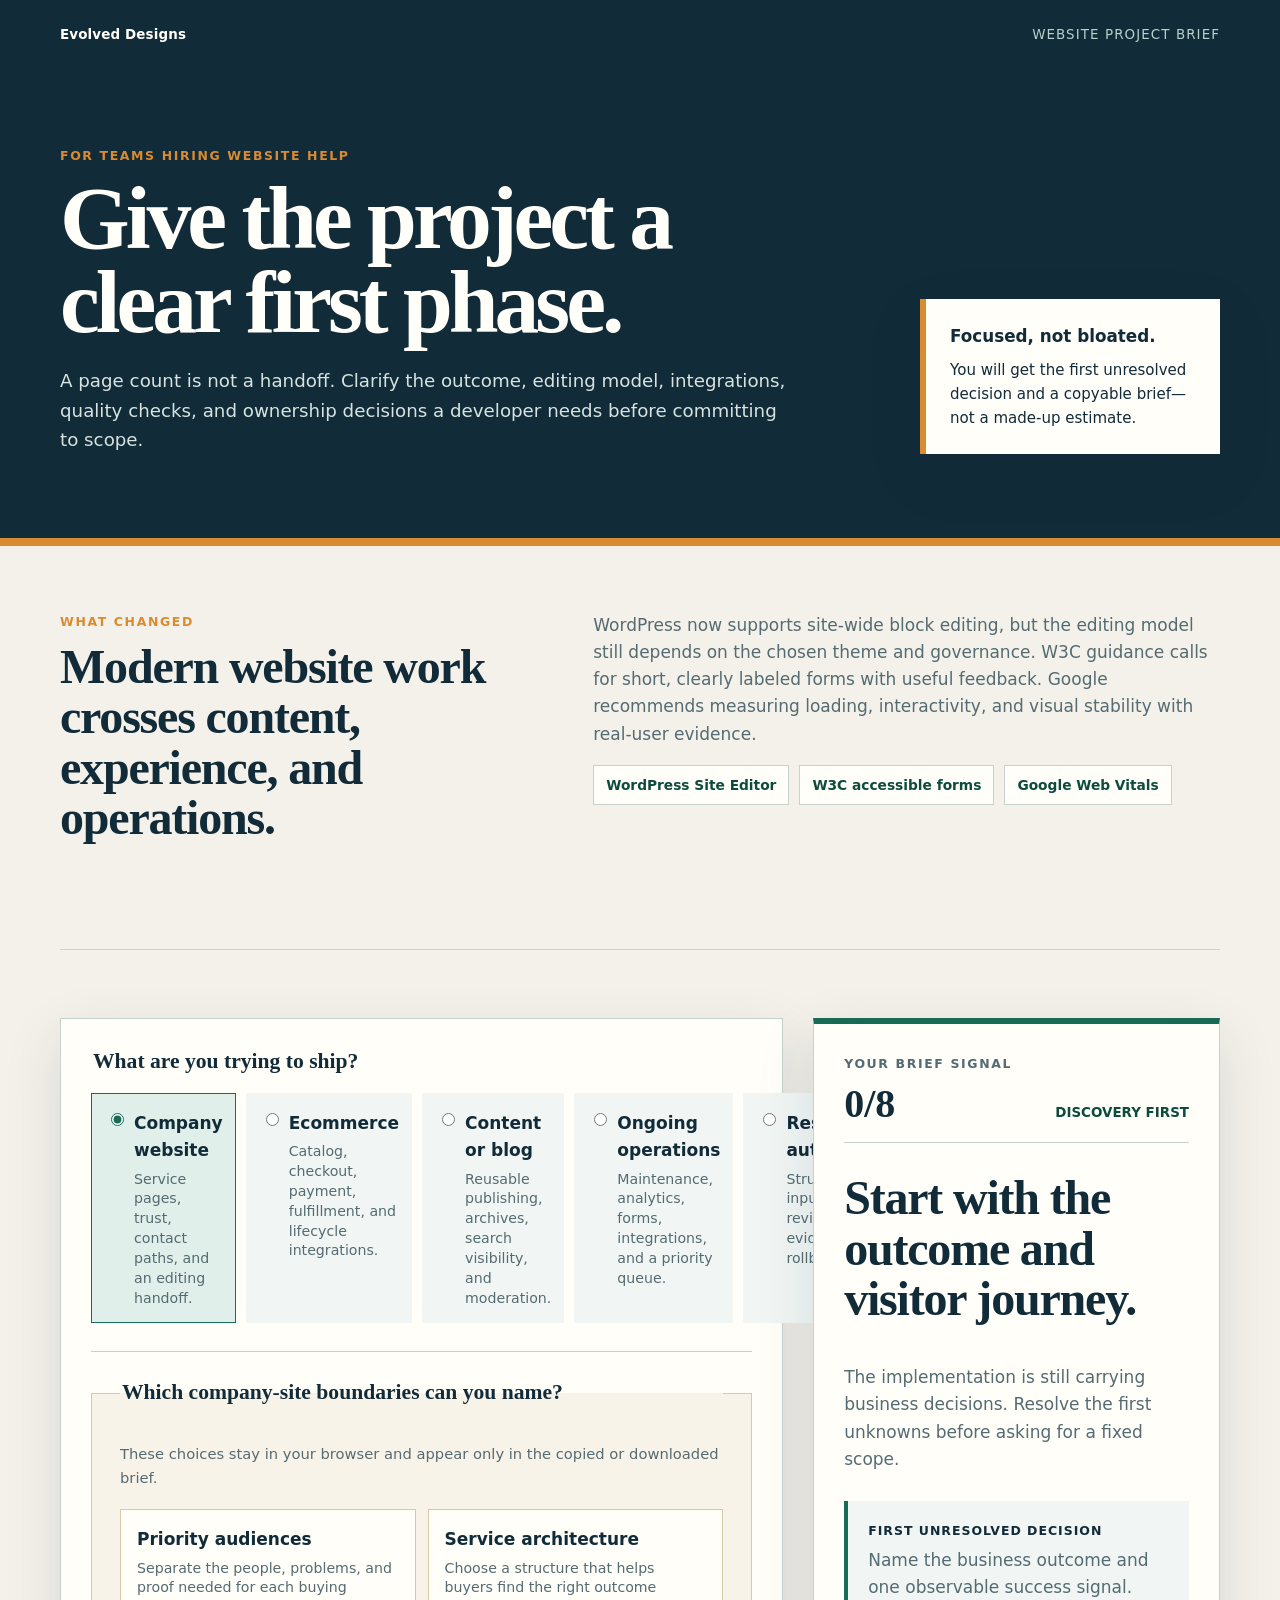
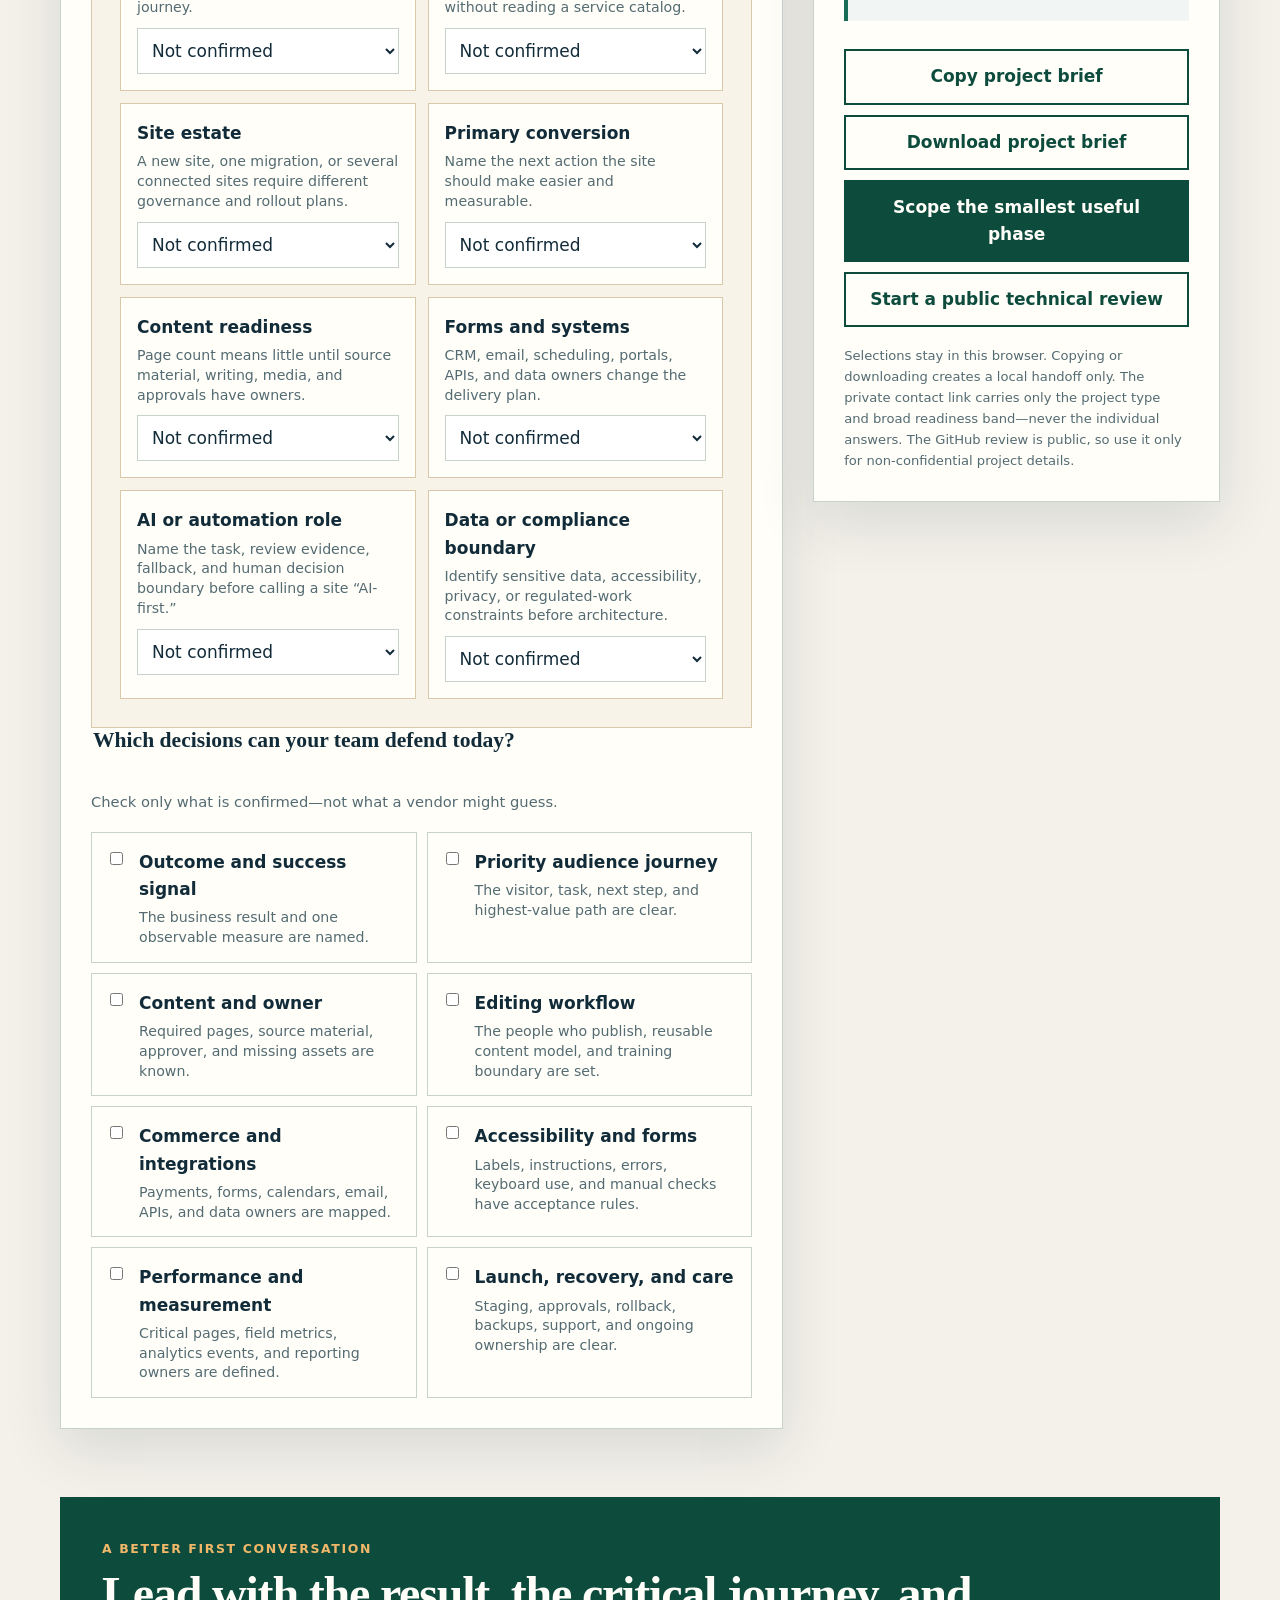
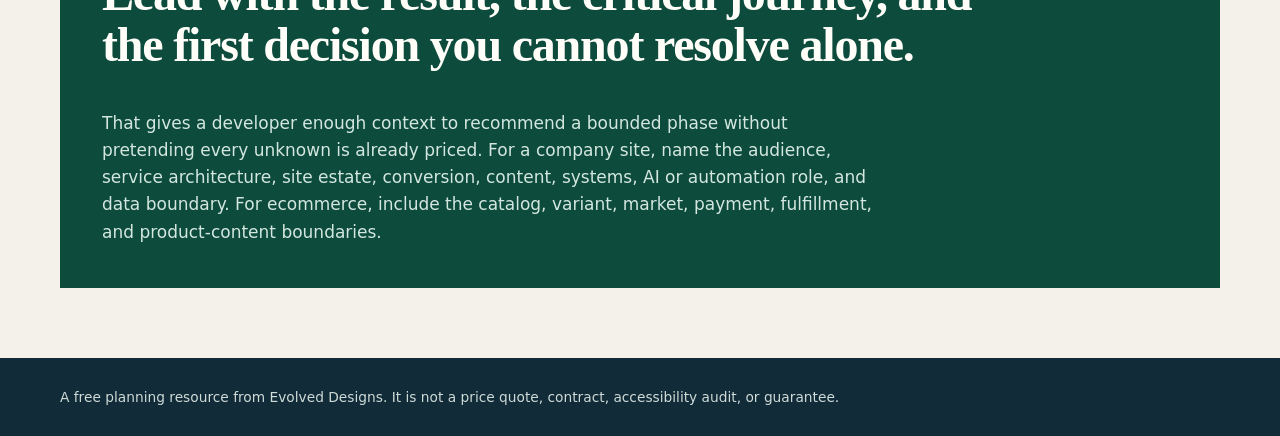
==== commit 5c62d3e0: "Add multi-site and AI scope boundaries" ====
--- a/index.html
+++ b/index.html
@@ -4,7 +4,7 @@
   <meta charset="utf-8">
   <meta name="viewport" content="width=device-width, initial-scale=1">
   <title>Website Project Brief Builder | Evolved Designs</title>
-  <meta name="description" content="Turn a corporate, WordPress, ecommerce, content, operations, or automation request into a focused first-phase website brief with audience, conversion, integration, content, and delivery boundaries.">
+  <meta name="description" content="Turn a corporate, multi-site, AI-assisted, WordPress, ecommerce, content, or automation request into a focused first-phase website brief with audience, conversion, integration, content, and delivery boundaries.">
   <link rel="canonical" href="https://evolved-designs.github.io/website-project-brief-builder/">
   <meta property="og:type" content="website">
   <meta property="og:title" content="Website Project Brief Builder | Evolved Designs">
@@ -18,7 +18,7 @@
         {
           "@type": "WebApplication",
           "name": "Website Project Brief Builder",
-          "description": "A browser-private project brief builder for corporate websites, WordPress, ecommerce, content, website operations, and responsible automation work, with local audience, conversion, integration, content, compliance, and commerce boundaries.",
+          "description": "A browser-private project brief builder for corporate, multi-site, AI-assisted, WordPress, ecommerce, content, website operations, and responsible automation work, with local audience, conversion, integration, content, compliance, and commerce boundaries.",
           "url": "https://evolved-designs.github.io/website-project-brief-builder/",
           "applicationCategory": "BusinessApplication",
           "operatingSystem": "Any",
@@ -98,9 +98,11 @@
           <p class="hint">These choices stay in your browser and appear only in the copied or downloaded brief.</p>
           <label><span><strong>Priority audiences</strong><small>Separate the people, problems, and proof needed for each buying journey.</small></span><select data-company-field="audiences" aria-label="Priority audiences"><option value="unknown">Not confirmed</option><option value="One primary audience">One primary audience</option><option value="Two distinct buyer journeys">Two distinct buyer journeys</option><option value="Multiple audiences or regions">Multiple audiences or regions</option></select></label>
           <label><span><strong>Service architecture</strong><small>Choose a structure that helps buyers find the right outcome without reading a service catalog.</small></span><select data-company-field="architecture" aria-label="Service architecture"><option value="unknown">Not confirmed</option><option value="One focused offer">One focused offer</option><option value="Grouped service families">Grouped service families</option><option value="Multiple divisions or locations">Multiple divisions or locations</option></select></label>
+          <label><span><strong>Site estate</strong><small>A new site, one migration, or several connected sites require different governance and rollout plans.</small></span><select data-company-field="estate" aria-label="Site estate"><option value="unknown">Not confirmed</option><option value="One new website">One new website</option><option value="One redesign or migration">One redesign or migration</option><option value="Multiple sites, brands, or regions">Multiple sites, brands, or regions</option></select></label>
           <label><span><strong>Primary conversion</strong><small>Name the next action the site should make easier and measurable.</small></span><select data-company-field="conversion" aria-label="Primary conversion"><option value="unknown">Not confirmed</option><option value="Contact or consultation request">Contact or consultation request</option><option value="Qualified intake or quote request">Qualified intake or quote request</option><option value="Account, portal, or application start">Account, portal, or application start</option></select></label>
           <label><span><strong>Content readiness</strong><small>Page count means little until source material, writing, media, and approvals have owners.</small></span><select data-company-field="content" aria-label="Content readiness"><option value="unknown">Not confirmed</option><option value="Approved content is ready">Approved content is ready</option><option value="Existing content needs migration or revision">Existing content needs migration or revision</option><option value="Research and content production are needed">Research and content production are needed</option></select></label>
           <label><span><strong>Forms and systems</strong><small>CRM, email, scheduling, portals, APIs, and data owners change the delivery plan.</small></span><select data-company-field="systems" aria-label="Forms and systems"><option value="unknown">Not confirmed</option><option value="Standard forms and email routing">Standard forms and email routing</option><option value="CRM, scheduling, or analytics integrations">CRM, scheduling, or analytics integrations</option><option value="Portal, API, or custom workflow">Portal, API, or custom workflow</option></select></label>
+          <label><span><strong>AI or automation role</strong><small>Name the task, review evidence, fallback, and human decision boundary before calling a site “AI-first.”</small></span><select data-company-field="automation" aria-label="AI or automation role"><option value="unknown">Not confirmed</option><option value="No AI or automation in the first phase">No AI or automation in the first phase</option><option value="Assistive content or workflow automation">Assistive content or workflow automation</option><option value="Customer-facing or decision-support automation requires review">Customer-facing or decision-support automation requires review</option></select></label>
           <label><span><strong>Data or compliance boundary</strong><small>Identify sensitive data, accessibility, privacy, or regulated-work constraints before architecture.</small></span><select data-company-field="risk" aria-label="Data or compliance boundary"><option value="unknown">Not confirmed</option><option value="Ordinary public marketing content">Ordinary public marketing content</option><option value="Accessibility or privacy requirements">Accessibility or privacy requirements</option><option value="Sensitive or regulated workflow requires review">Sensitive or regulated workflow requires review</option></select></label>
         </fieldset>
 
@@ -151,7 +153,7 @@
     <section class="handoff shell" aria-labelledby="handoff-title">
       <p class="eyebrow">A better first conversation</p>
       <h2 id="handoff-title">Lead with the result, the critical journey, and the first decision you cannot resolve alone.</h2>
-      <p>That gives a developer enough context to recommend a bounded phase without pretending every unknown is already priced. For a company site, name the audience, service architecture, conversion, content, systems, and data boundary. For ecommerce, include the catalog, variant, market, payment, fulfillment, and product-content boundaries.</p>
+      <p>That gives a developer enough context to recommend a bounded phase without pretending every unknown is already priced. For a company site, name the audience, service architecture, site estate, conversion, content, systems, AI or automation role, and data boundary. For ecommerce, include the catalog, variant, market, payment, fulfillment, and product-content boundaries.</p>
     </section>
   </main>
 
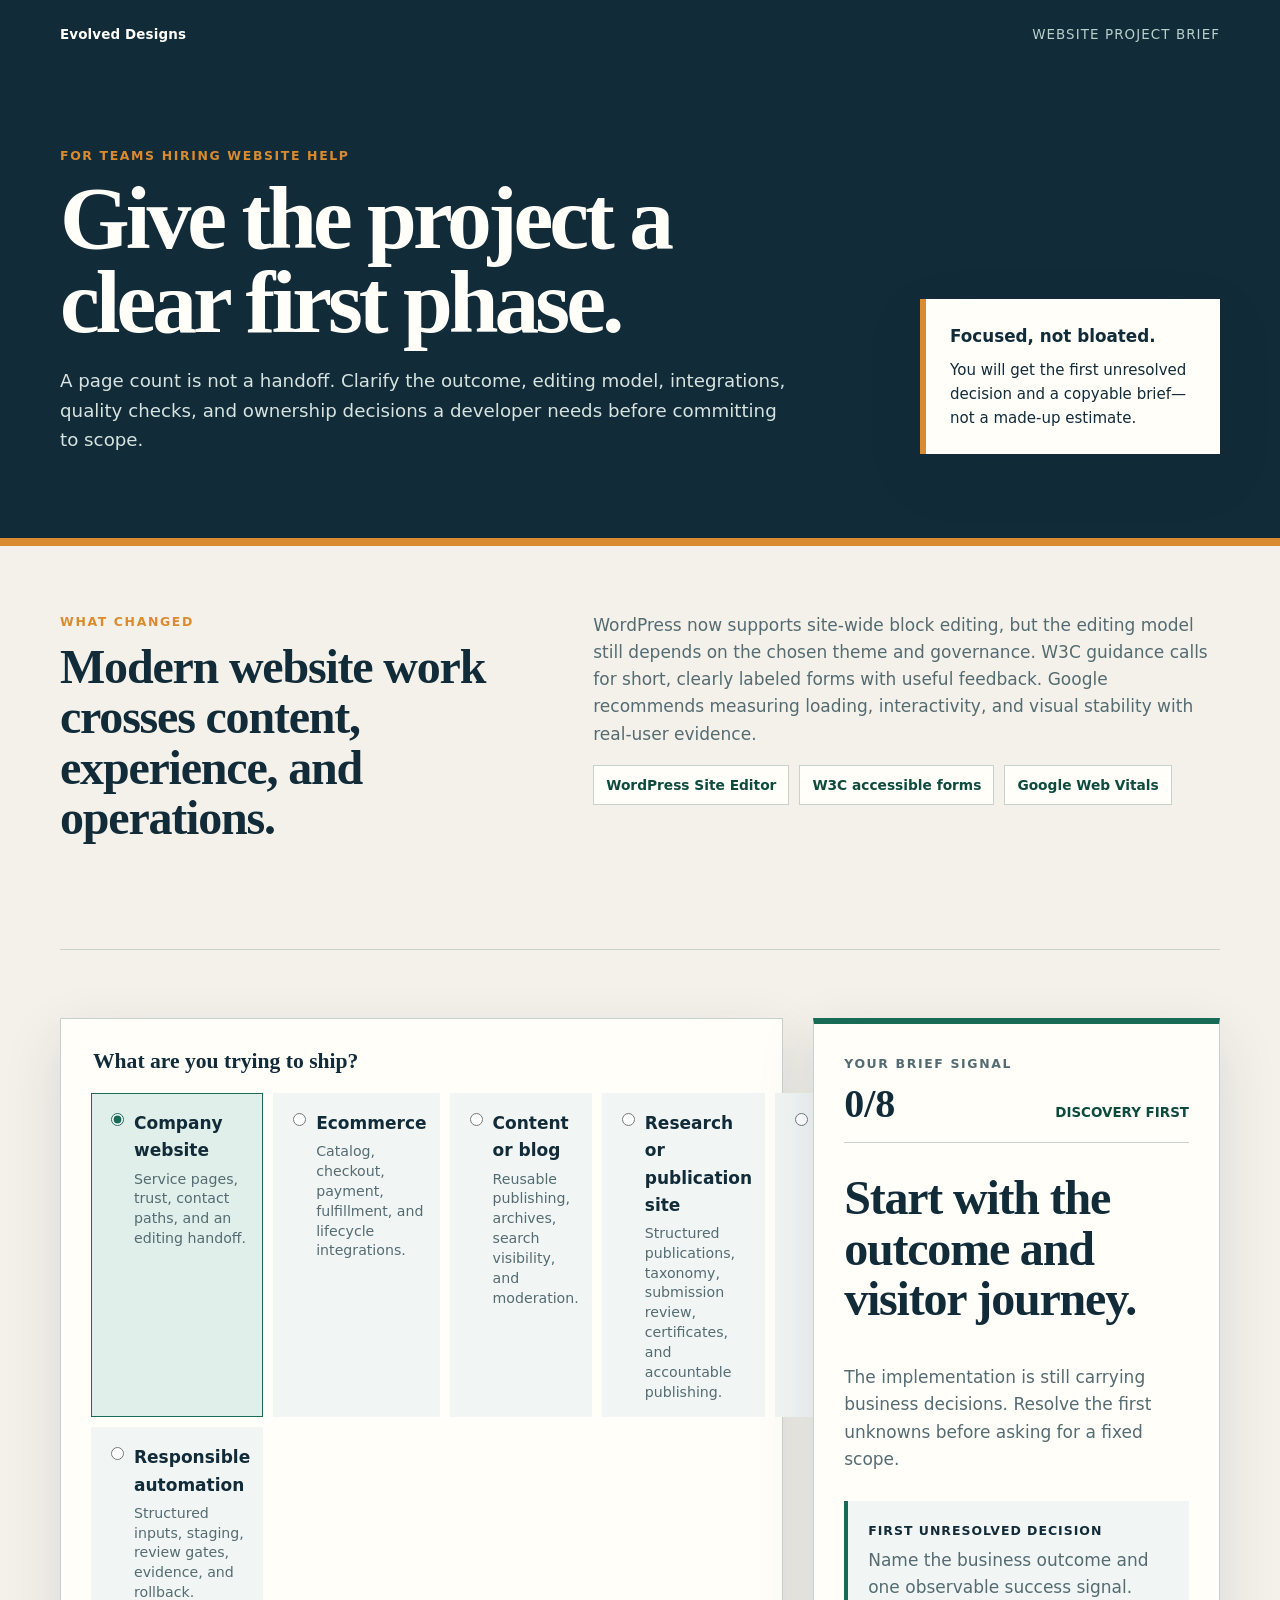
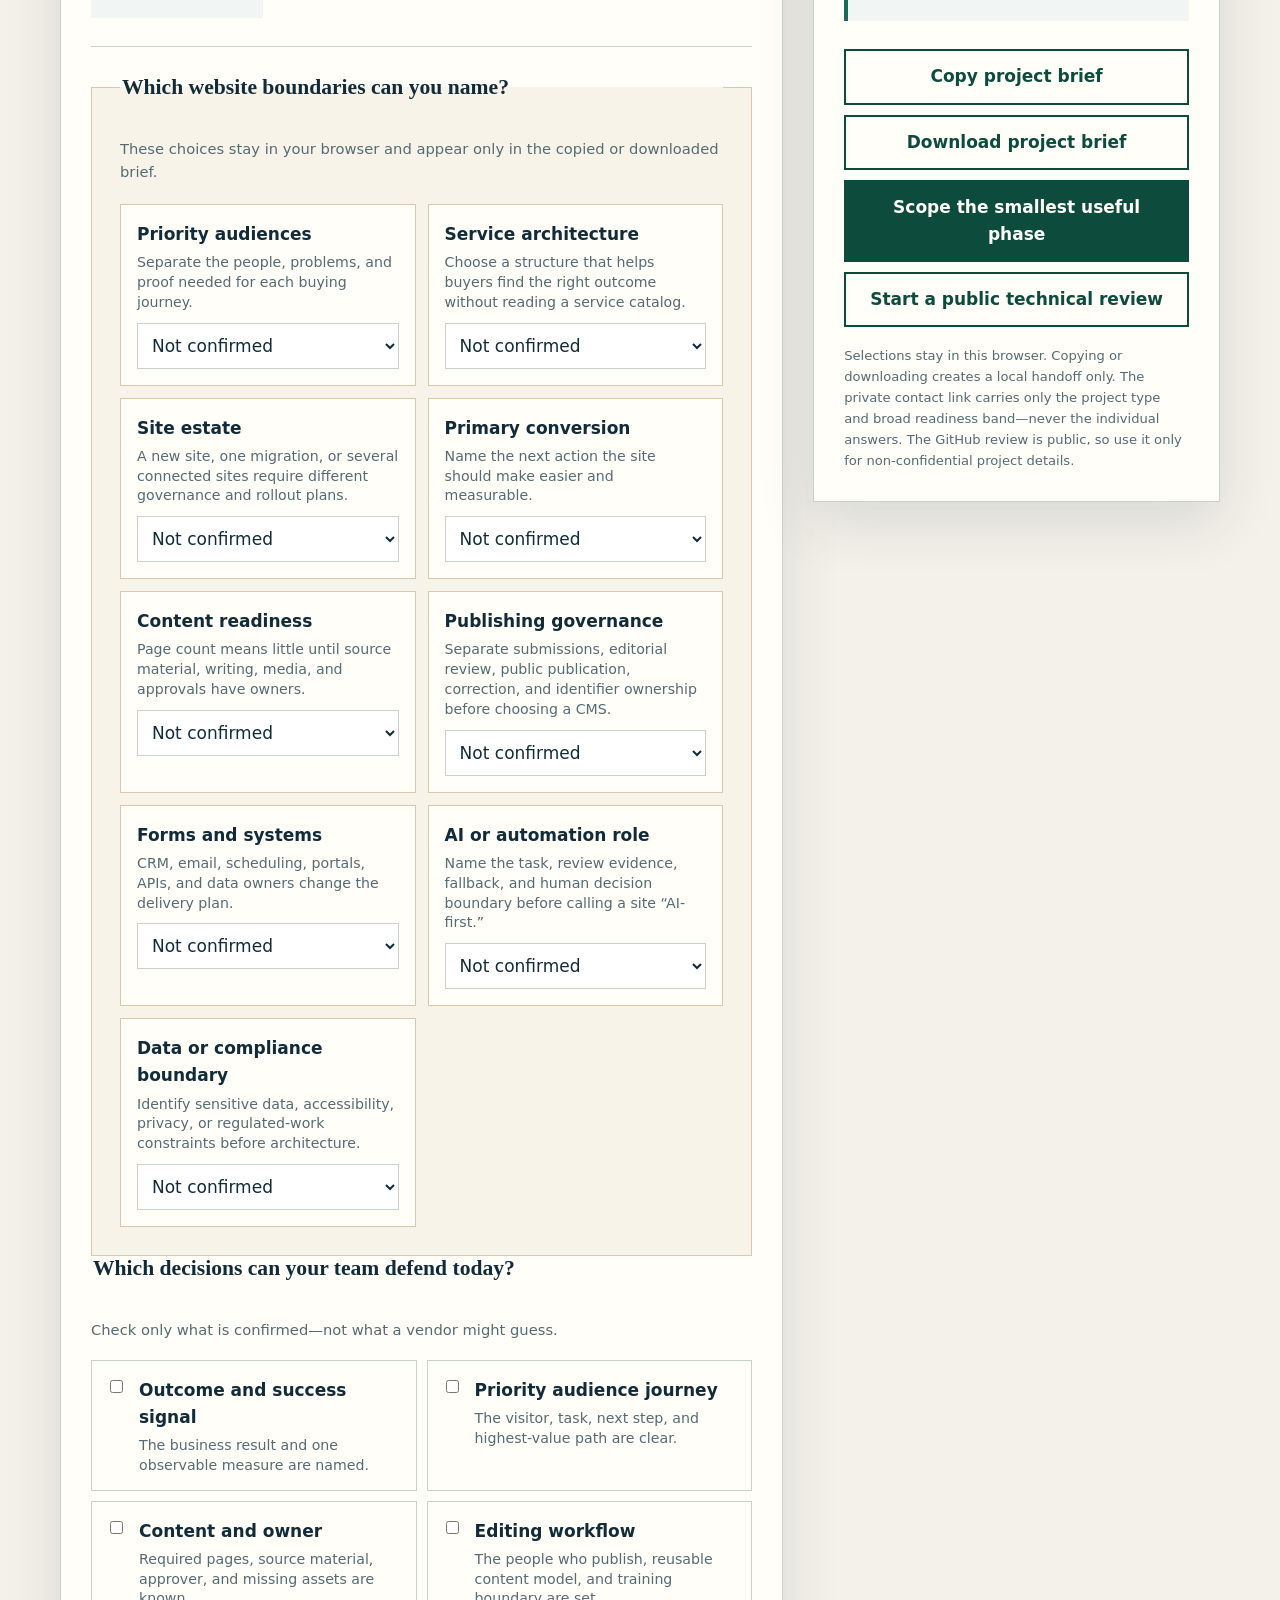
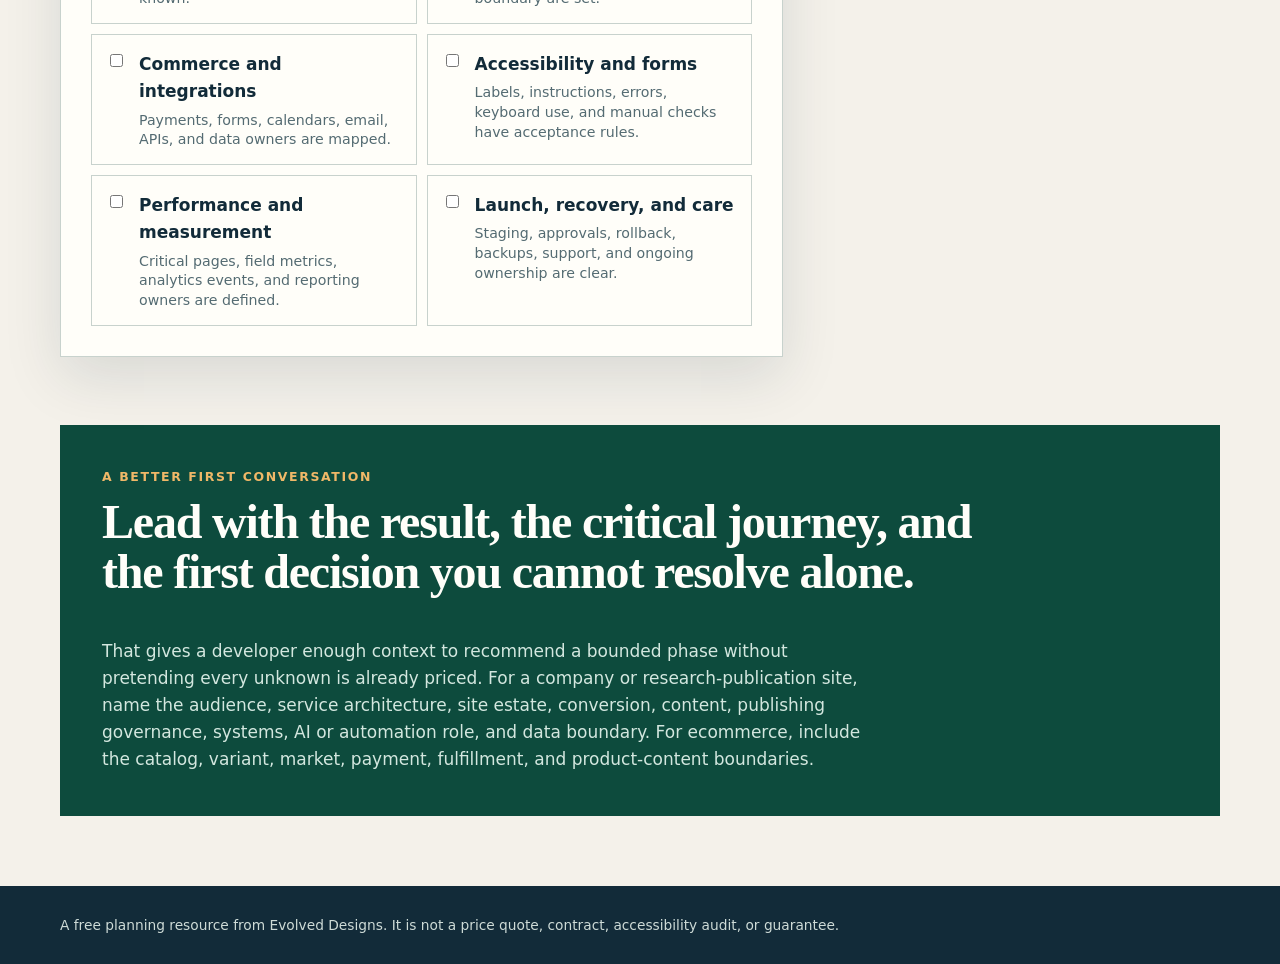
==== commit 8fc34af1: "Add research publication website scope" ====
--- a/index.html
+++ b/index.html
@@ -4,7 +4,7 @@
   <meta charset="utf-8">
   <meta name="viewport" content="width=device-width, initial-scale=1">
   <title>Website Project Brief Builder | Evolved Designs</title>
-  <meta name="description" content="Turn a corporate, multi-site, AI-assisted, WordPress, ecommerce, content, or automation request into a focused first-phase website brief with audience, conversion, integration, content, and delivery boundaries.">
+  <meta name="description" content="Turn a corporate, research-publication, multi-site, AI-assisted, WordPress, ecommerce, content, or automation request into a focused first-phase website brief with audience, governance, conversion, integration, content, and delivery boundaries.">
   <link rel="canonical" href="https://evolved-designs.github.io/website-project-brief-builder/">
   <meta property="og:type" content="website">
   <meta property="og:title" content="Website Project Brief Builder | Evolved Designs">
@@ -18,7 +18,7 @@
         {
           "@type": "WebApplication",
           "name": "Website Project Brief Builder",
-          "description": "A browser-private project brief builder for corporate, multi-site, AI-assisted, WordPress, ecommerce, content, website operations, and responsible automation work, with local audience, conversion, integration, content, compliance, and commerce boundaries.",
+          "description": "A browser-private project brief builder for corporate, research-publication, multi-site, AI-assisted, WordPress, ecommerce, content, website operations, and responsible automation work, with local audience, publishing-governance, conversion, integration, content, compliance, and commerce boundaries.",
           "url": "https://evolved-designs.github.io/website-project-brief-builder/",
           "applicationCategory": "BusinessApplication",
           "operatingSystem": "Any",
@@ -89,18 +89,20 @@
           <label><input type="radio" name="project" value="company" checked><span><strong>Company website</strong><small>Service pages, trust, contact paths, and an editing handoff.</small></span></label>
           <label><input type="radio" name="project" value="commerce"><span><strong>Ecommerce</strong><small>Catalog, checkout, payment, fulfillment, and lifecycle integrations.</small></span></label>
           <label><input type="radio" name="project" value="content"><span><strong>Content or blog</strong><small>Reusable publishing, archives, search visibility, and moderation.</small></span></label>
+          <label><input type="radio" name="project" value="publication"><span><strong>Research or publication site</strong><small>Structured publications, taxonomy, submission review, certificates, and accountable publishing.</small></span></label>
           <label><input type="radio" name="project" value="operations"><span><strong>Ongoing operations</strong><small>Maintenance, analytics, forms, integrations, and a priority queue.</small></span></label>
           <label><input type="radio" name="project" value="automation"><span><strong>Responsible automation</strong><small>Structured inputs, staging, review gates, evidence, and rollback.</small></span></label>
         </fieldset>
 
         <fieldset class="project-scope" data-company-scope>
-          <legend>Which company-site boundaries can you name?</legend>
+          <legend>Which website boundaries can you name?</legend>
           <p class="hint">These choices stay in your browser and appear only in the copied or downloaded brief.</p>
           <label><span><strong>Priority audiences</strong><small>Separate the people, problems, and proof needed for each buying journey.</small></span><select data-company-field="audiences" aria-label="Priority audiences"><option value="unknown">Not confirmed</option><option value="One primary audience">One primary audience</option><option value="Two distinct buyer journeys">Two distinct buyer journeys</option><option value="Multiple audiences or regions">Multiple audiences or regions</option></select></label>
           <label><span><strong>Service architecture</strong><small>Choose a structure that helps buyers find the right outcome without reading a service catalog.</small></span><select data-company-field="architecture" aria-label="Service architecture"><option value="unknown">Not confirmed</option><option value="One focused offer">One focused offer</option><option value="Grouped service families">Grouped service families</option><option value="Multiple divisions or locations">Multiple divisions or locations</option></select></label>
           <label><span><strong>Site estate</strong><small>A new site, one migration, or several connected sites require different governance and rollout plans.</small></span><select data-company-field="estate" aria-label="Site estate"><option value="unknown">Not confirmed</option><option value="One new website">One new website</option><option value="One redesign or migration">One redesign or migration</option><option value="Multiple sites, brands, or regions">Multiple sites, brands, or regions</option></select></label>
           <label><span><strong>Primary conversion</strong><small>Name the next action the site should make easier and measurable.</small></span><select data-company-field="conversion" aria-label="Primary conversion"><option value="unknown">Not confirmed</option><option value="Contact or consultation request">Contact or consultation request</option><option value="Qualified intake or quote request">Qualified intake or quote request</option><option value="Account, portal, or application start">Account, portal, or application start</option></select></label>
           <label><span><strong>Content readiness</strong><small>Page count means little until source material, writing, media, and approvals have owners.</small></span><select data-company-field="content" aria-label="Content readiness"><option value="unknown">Not confirmed</option><option value="Approved content is ready">Approved content is ready</option><option value="Existing content needs migration or revision">Existing content needs migration or revision</option><option value="Research and content production are needed">Research and content production are needed</option></select></label>
+          <label><span><strong>Publishing governance</strong><small>Separate submissions, editorial review, public publication, correction, and identifier ownership before choosing a CMS.</small></span><select data-company-field="governance" aria-label="Publishing governance"><option value="unknown">Not confirmed</option><option value="One accountable publisher with a simple approval step">One accountable publisher with a simple approval step</option><option value="Submission, review, publication, and correction roles are distinct">Submission, review, publication, and correction roles are distinct</option><option value="Certificates, persistent identifiers, or identity verification require review">Certificates, persistent identifiers, or identity verification require review</option></select></label>
           <label><span><strong>Forms and systems</strong><small>CRM, email, scheduling, portals, APIs, and data owners change the delivery plan.</small></span><select data-company-field="systems" aria-label="Forms and systems"><option value="unknown">Not confirmed</option><option value="Standard forms and email routing">Standard forms and email routing</option><option value="CRM, scheduling, or analytics integrations">CRM, scheduling, or analytics integrations</option><option value="Portal, API, or custom workflow">Portal, API, or custom workflow</option></select></label>
           <label><span><strong>AI or automation role</strong><small>Name the task, review evidence, fallback, and human decision boundary before calling a site “AI-first.”</small></span><select data-company-field="automation" aria-label="AI or automation role"><option value="unknown">Not confirmed</option><option value="No AI or automation in the first phase">No AI or automation in the first phase</option><option value="Assistive content or workflow automation">Assistive content or workflow automation</option><option value="Customer-facing or decision-support automation requires review">Customer-facing or decision-support automation requires review</option></select></label>
           <label><span><strong>Data or compliance boundary</strong><small>Identify sensitive data, accessibility, privacy, or regulated-work constraints before architecture.</small></span><select data-company-field="risk" aria-label="Data or compliance boundary"><option value="unknown">Not confirmed</option><option value="Ordinary public marketing content">Ordinary public marketing content</option><option value="Accessibility or privacy requirements">Accessibility or privacy requirements</option><option value="Sensitive or regulated workflow requires review">Sensitive or regulated workflow requires review</option></select></label>
@@ -153,7 +155,7 @@
     <section class="handoff shell" aria-labelledby="handoff-title">
       <p class="eyebrow">A better first conversation</p>
       <h2 id="handoff-title">Lead with the result, the critical journey, and the first decision you cannot resolve alone.</h2>
-      <p>That gives a developer enough context to recommend a bounded phase without pretending every unknown is already priced. For a company site, name the audience, service architecture, site estate, conversion, content, systems, AI or automation role, and data boundary. For ecommerce, include the catalog, variant, market, payment, fulfillment, and product-content boundaries.</p>
+      <p>That gives a developer enough context to recommend a bounded phase without pretending every unknown is already priced. For a company or research-publication site, name the audience, service architecture, site estate, conversion, content, publishing governance, systems, AI or automation role, and data boundary. For ecommerce, include the catalog, variant, market, payment, fulfillment, and product-content boundaries.</p>
     </section>
   </main>
 
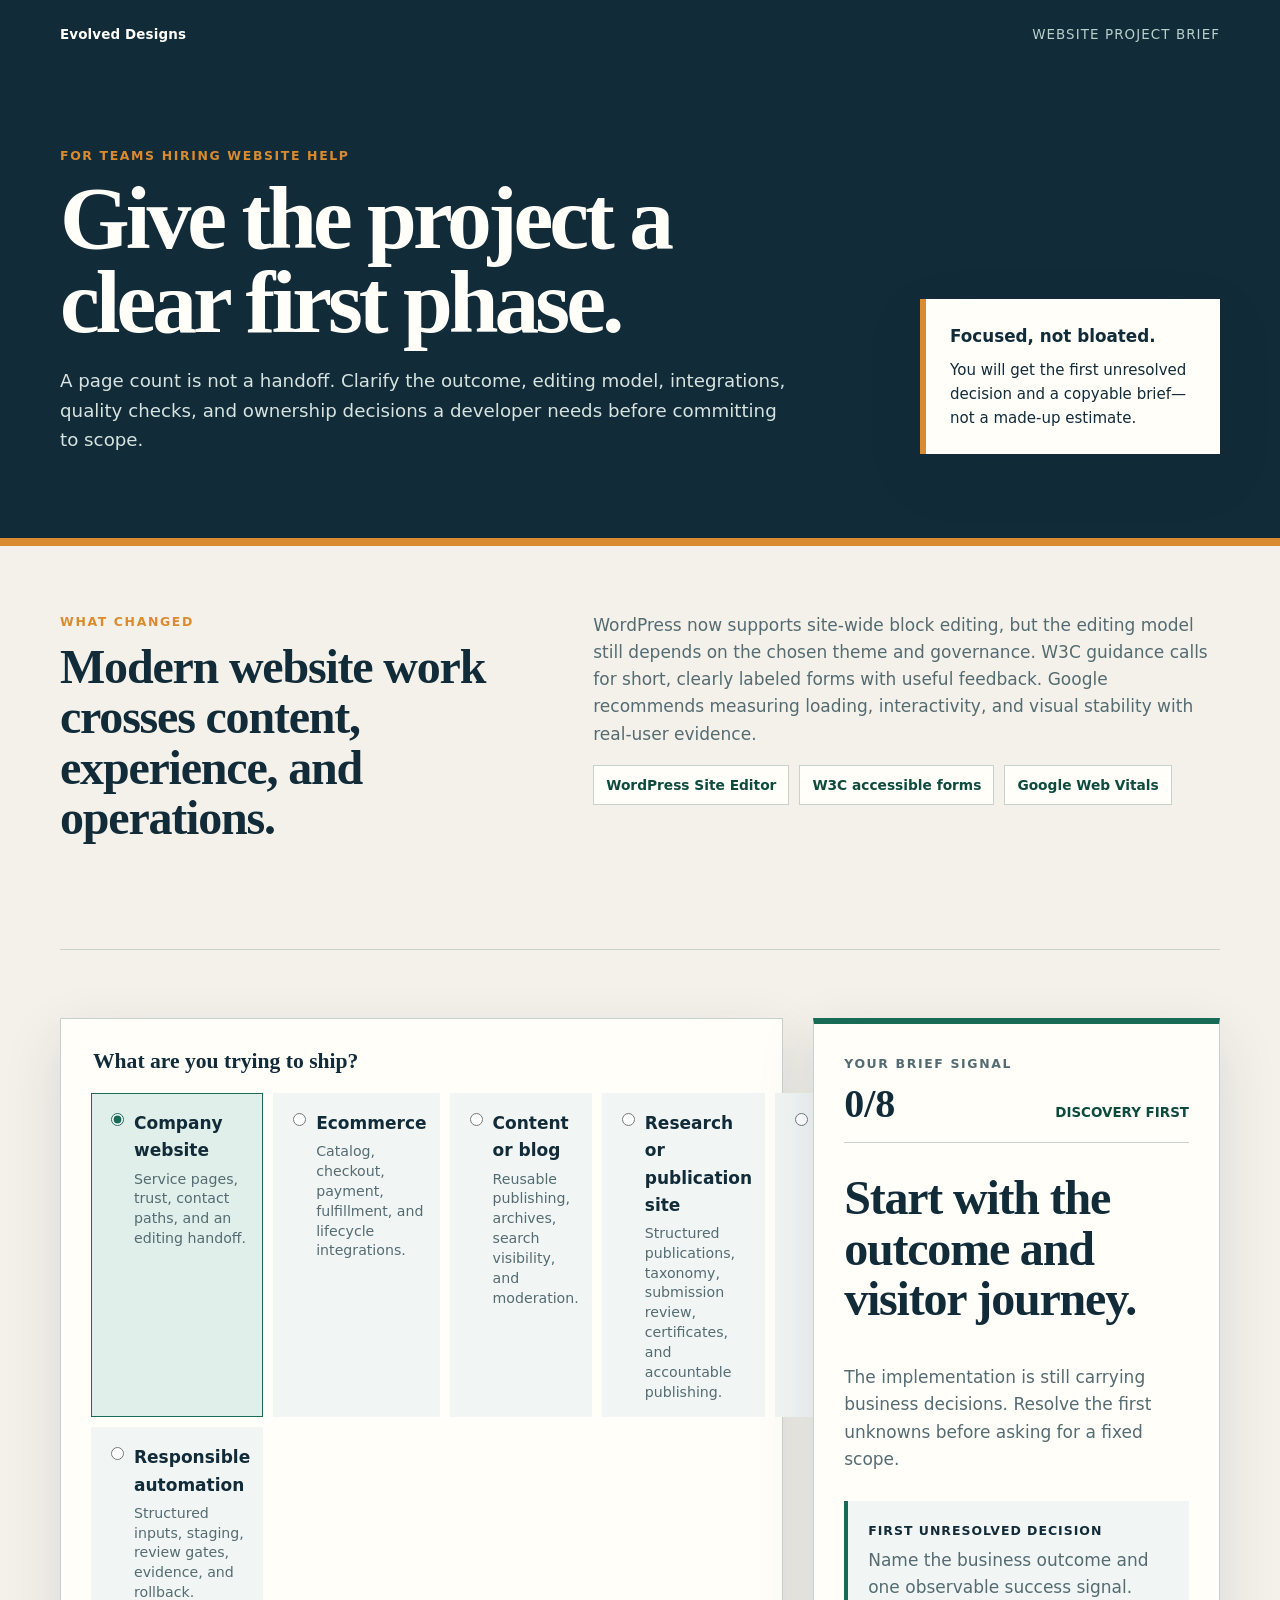
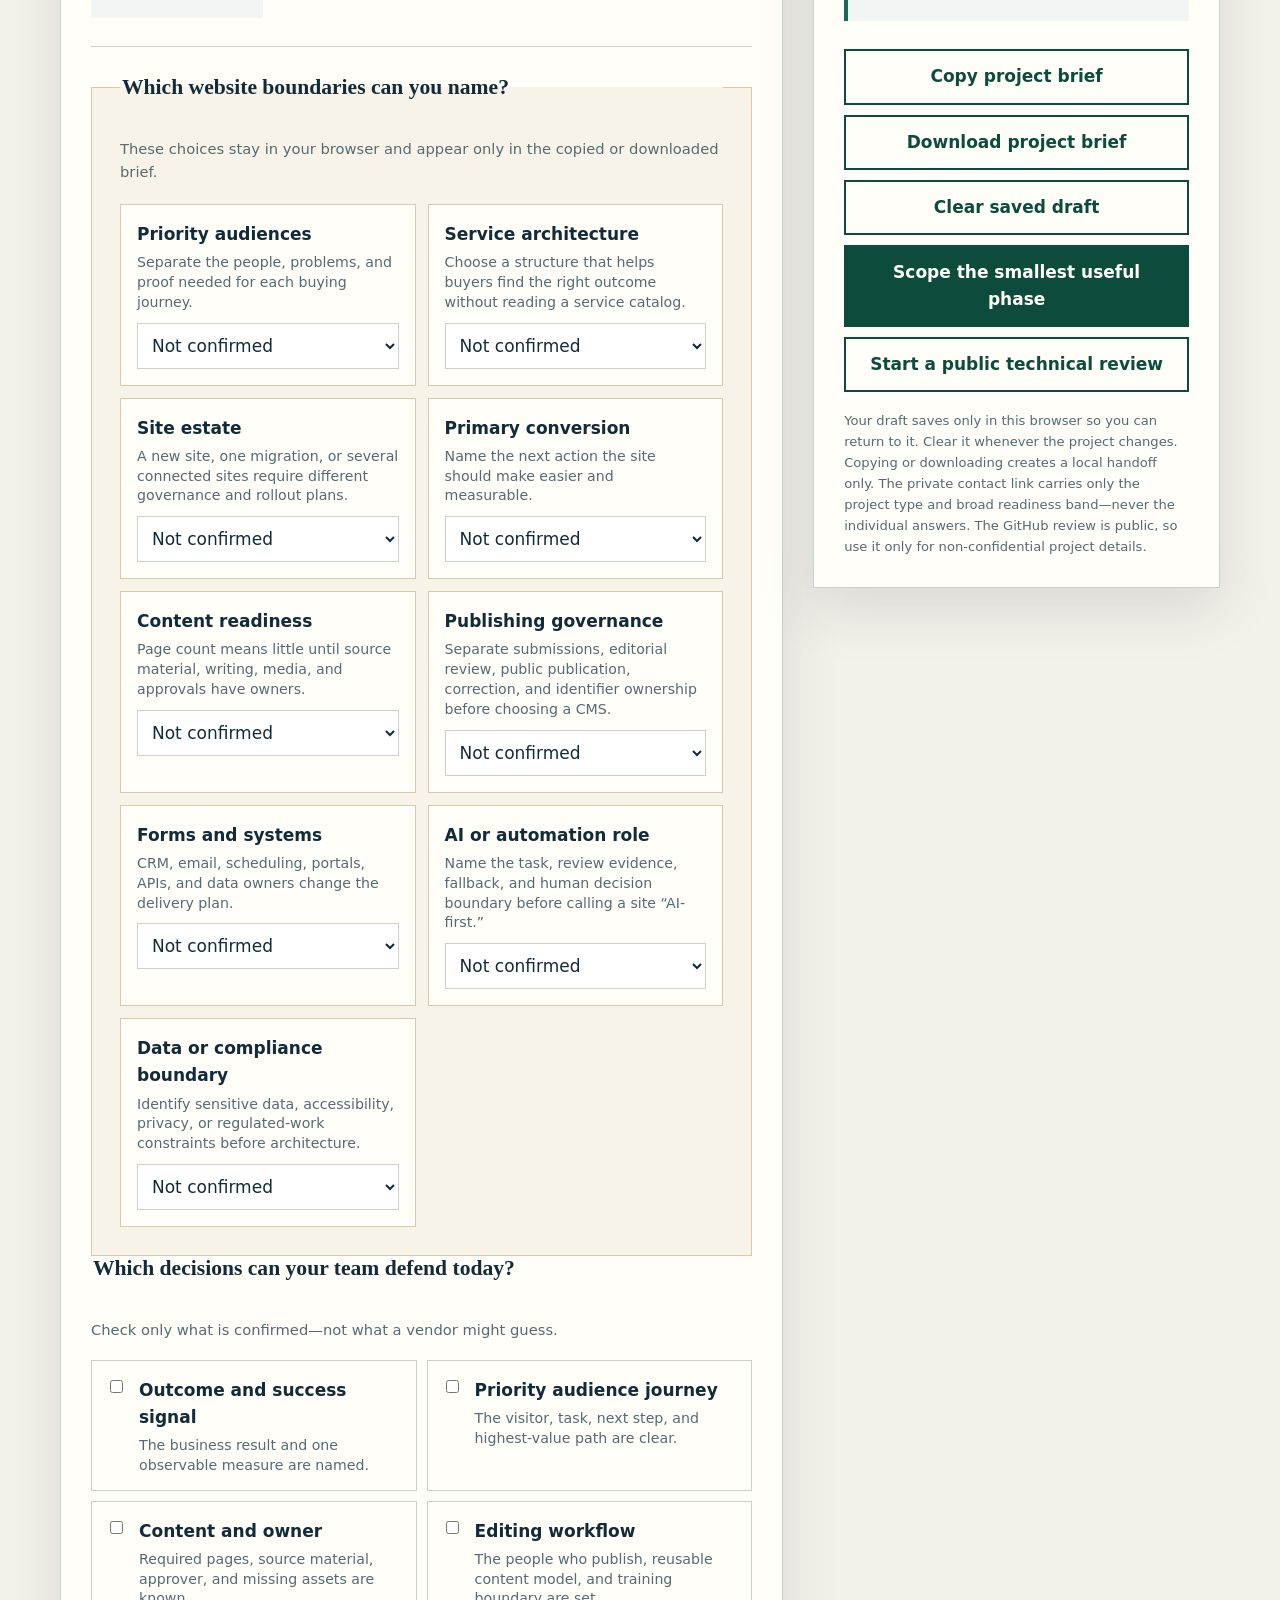
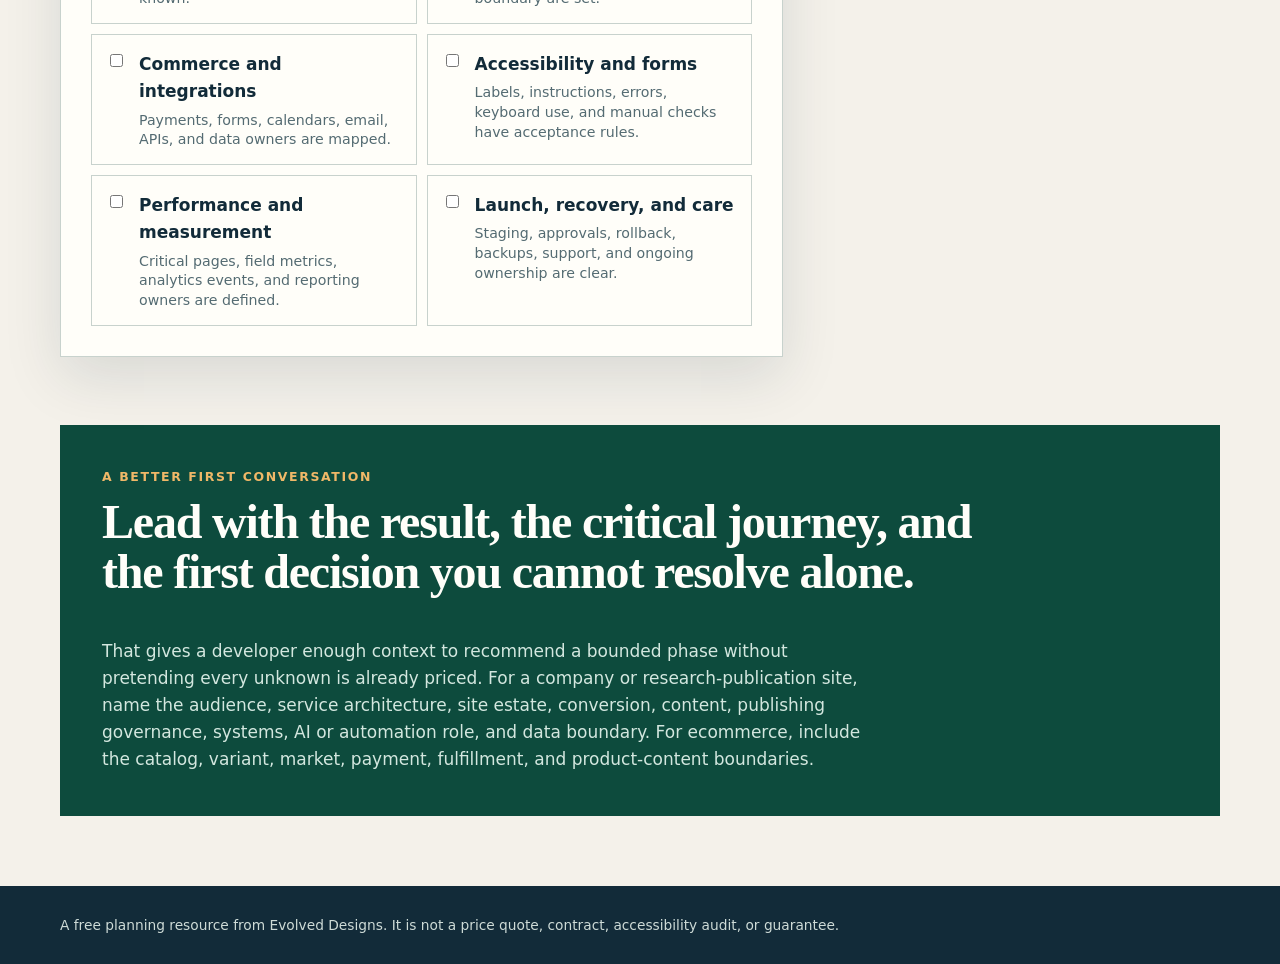
==== commit 042243e3: "Add browser-private project brief resume" ====
--- a/index.html
+++ b/index.html
@@ -145,10 +145,11 @@
         <div class="actions">
           <button class="button secondary" type="button" data-copy>Copy project brief</button>
           <button class="button secondary" type="button" data-download>Download project brief</button>
+          <button class="button secondary" type="button" data-clear>Clear saved draft</button>
           <a class="button" data-contact href="https://evolveddesigns.net/contact-us/?utm_source=github_pages&amp;utm_medium=owned_tool&amp;utm_campaign=project_brief_builder&amp;utm_content=company_discovery">Scope the smallest useful phase</a>
           <a class="button secondary" href="https://github.com/Evolved-Designs/Evolved-Designs/issues/new?template=project-review.yml">Start a public technical review</a>
         </div>
-        <p class="privacy">Selections stay in this browser. Copying or downloading creates a local handoff only. The private contact link carries only the project type and broad readiness band—never the individual answers. The GitHub review is public, so use it only for non-confidential project details.</p>
+        <p class="privacy" data-storage-status>Your draft saves only in this browser so you can return to it. Clear it whenever the project changes. Copying or downloading creates a local handoff only. The private contact link carries only the project type and broad readiness band—never the individual answers. The GitHub review is public, so use it only for non-confidential project details.</p>
       </aside>
     </section>
 
